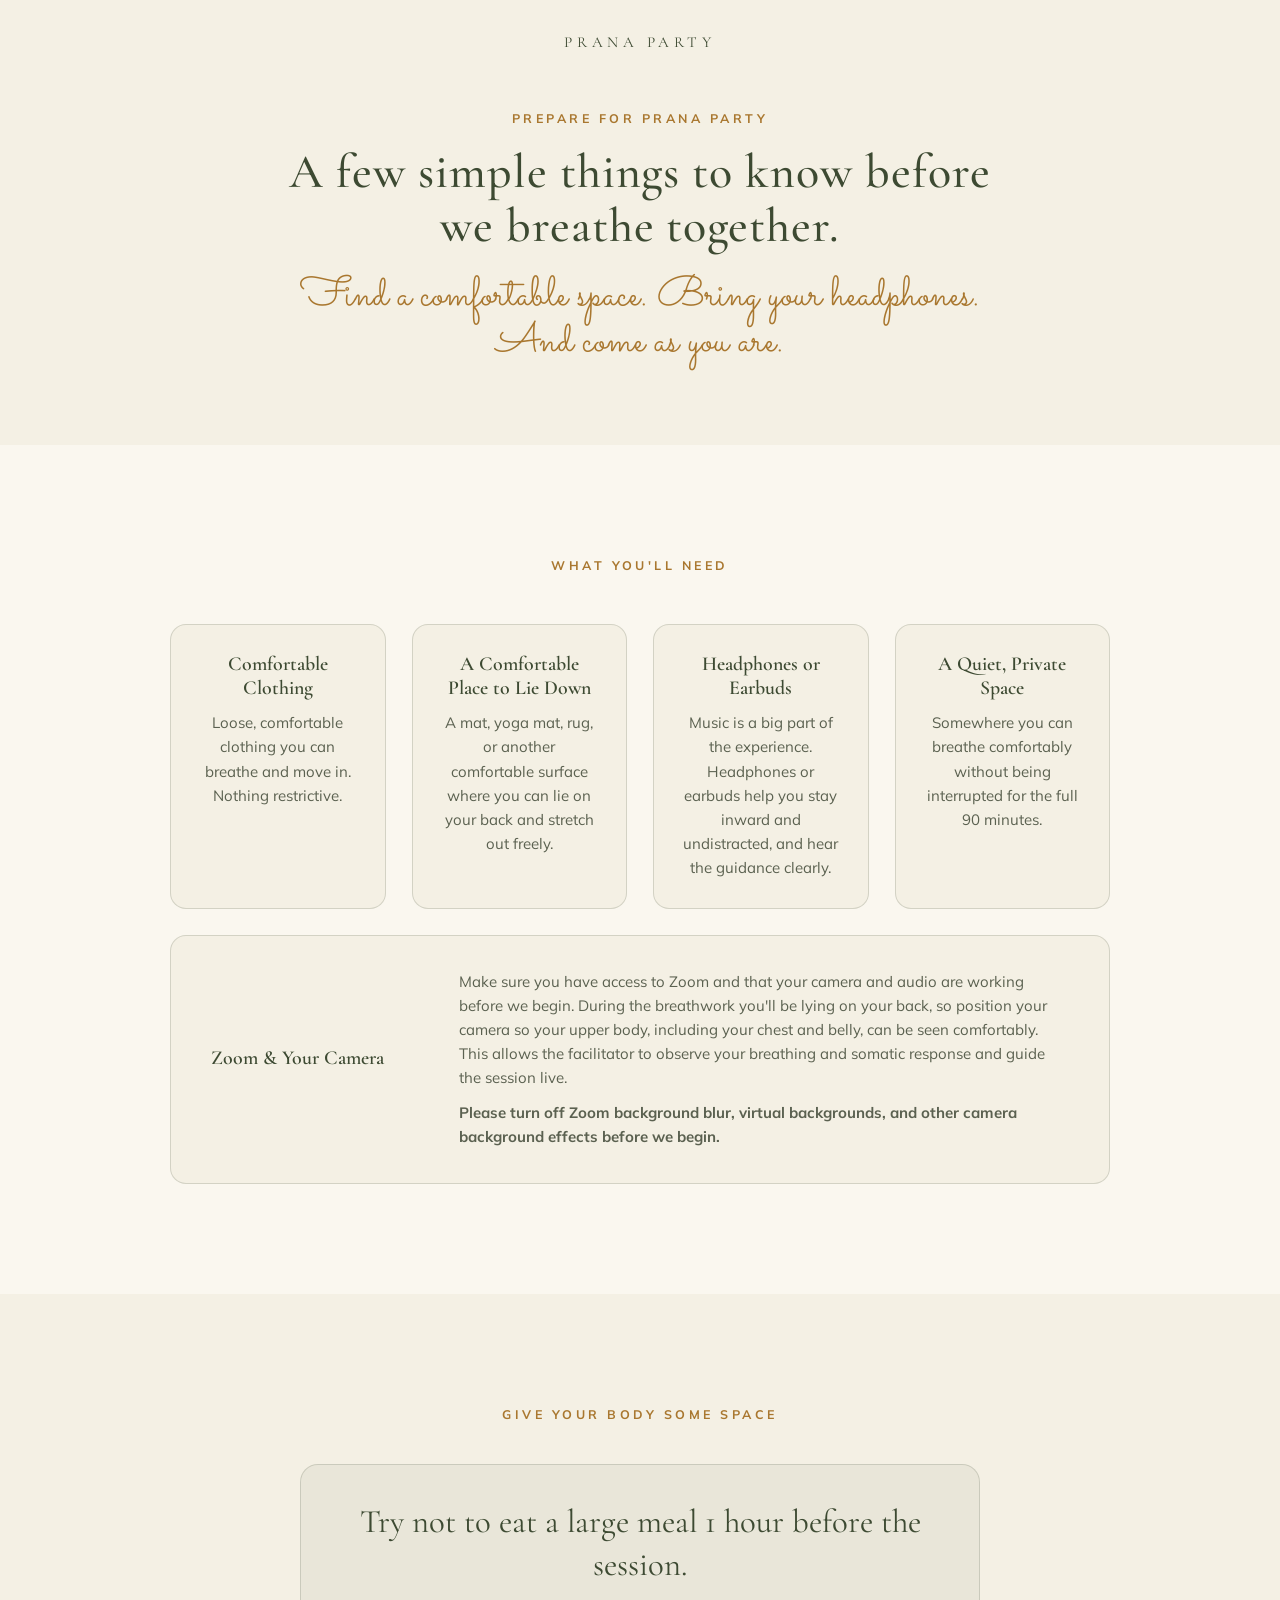
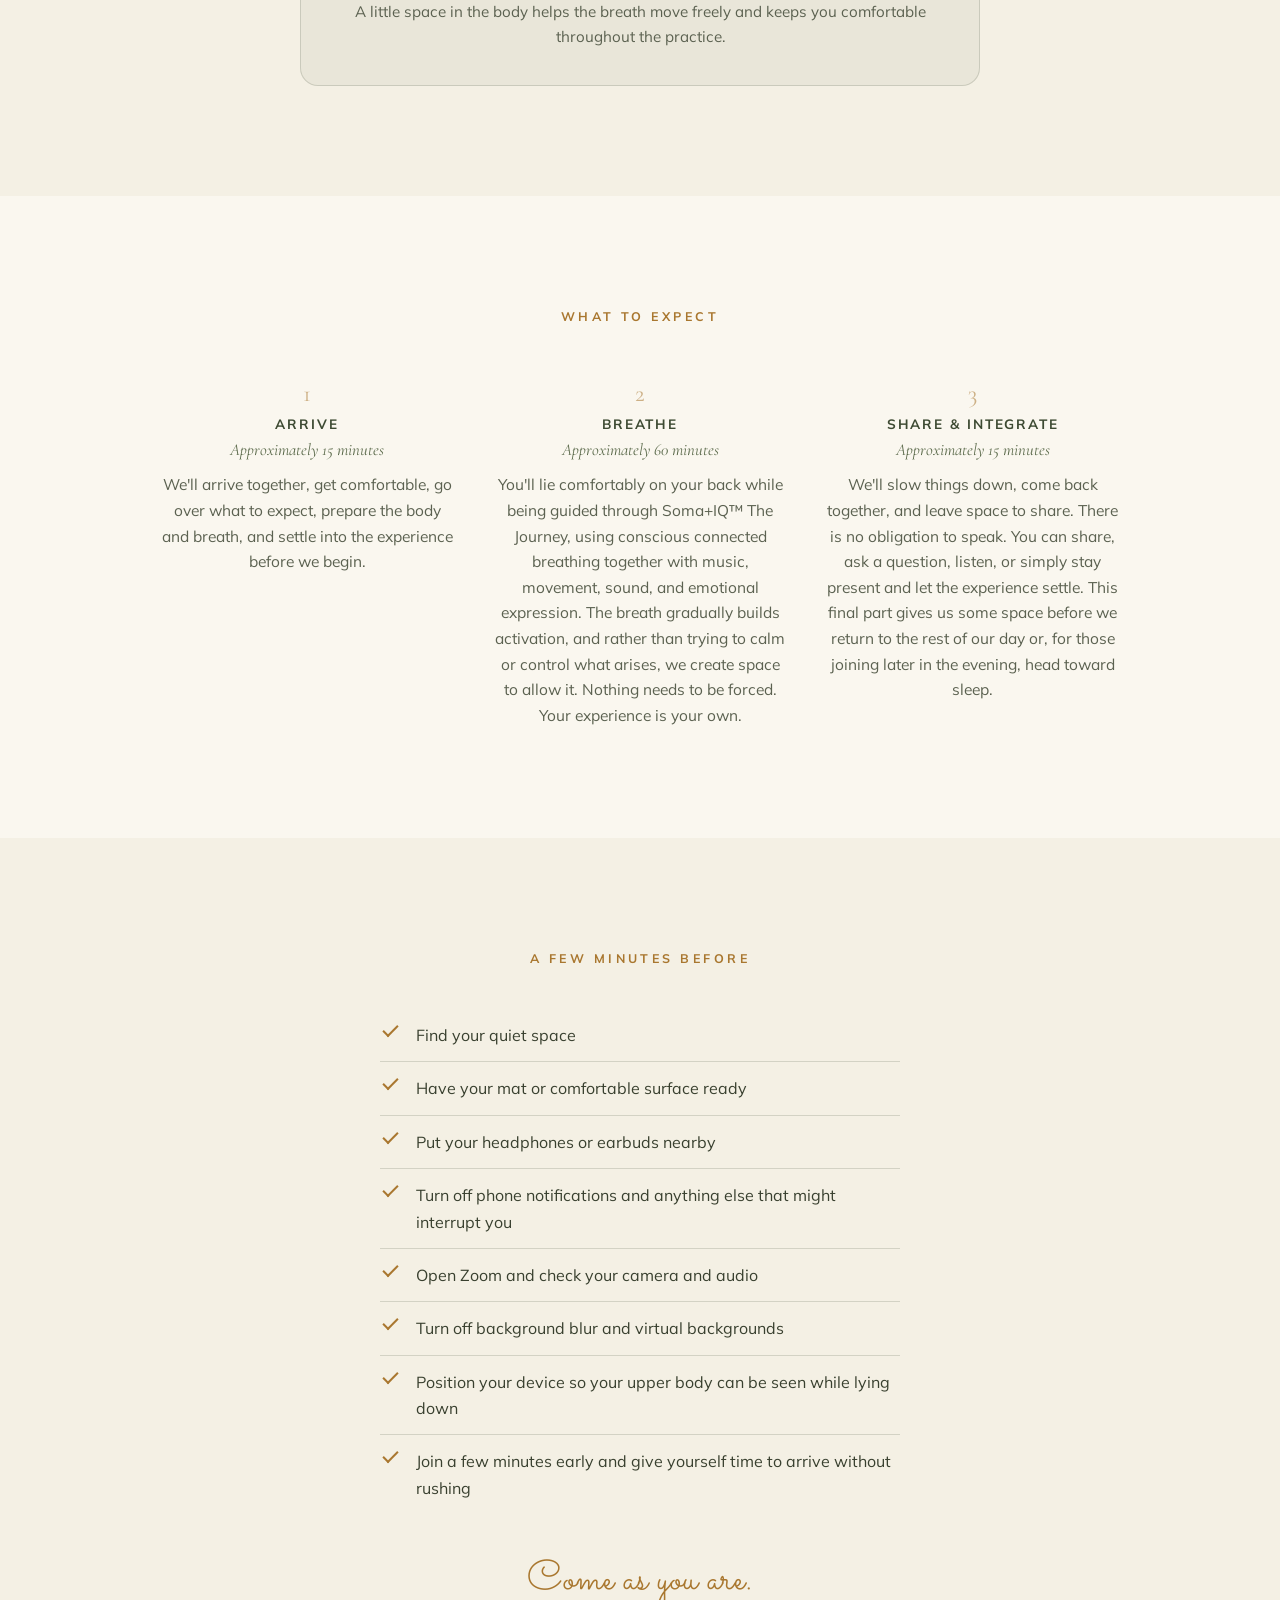
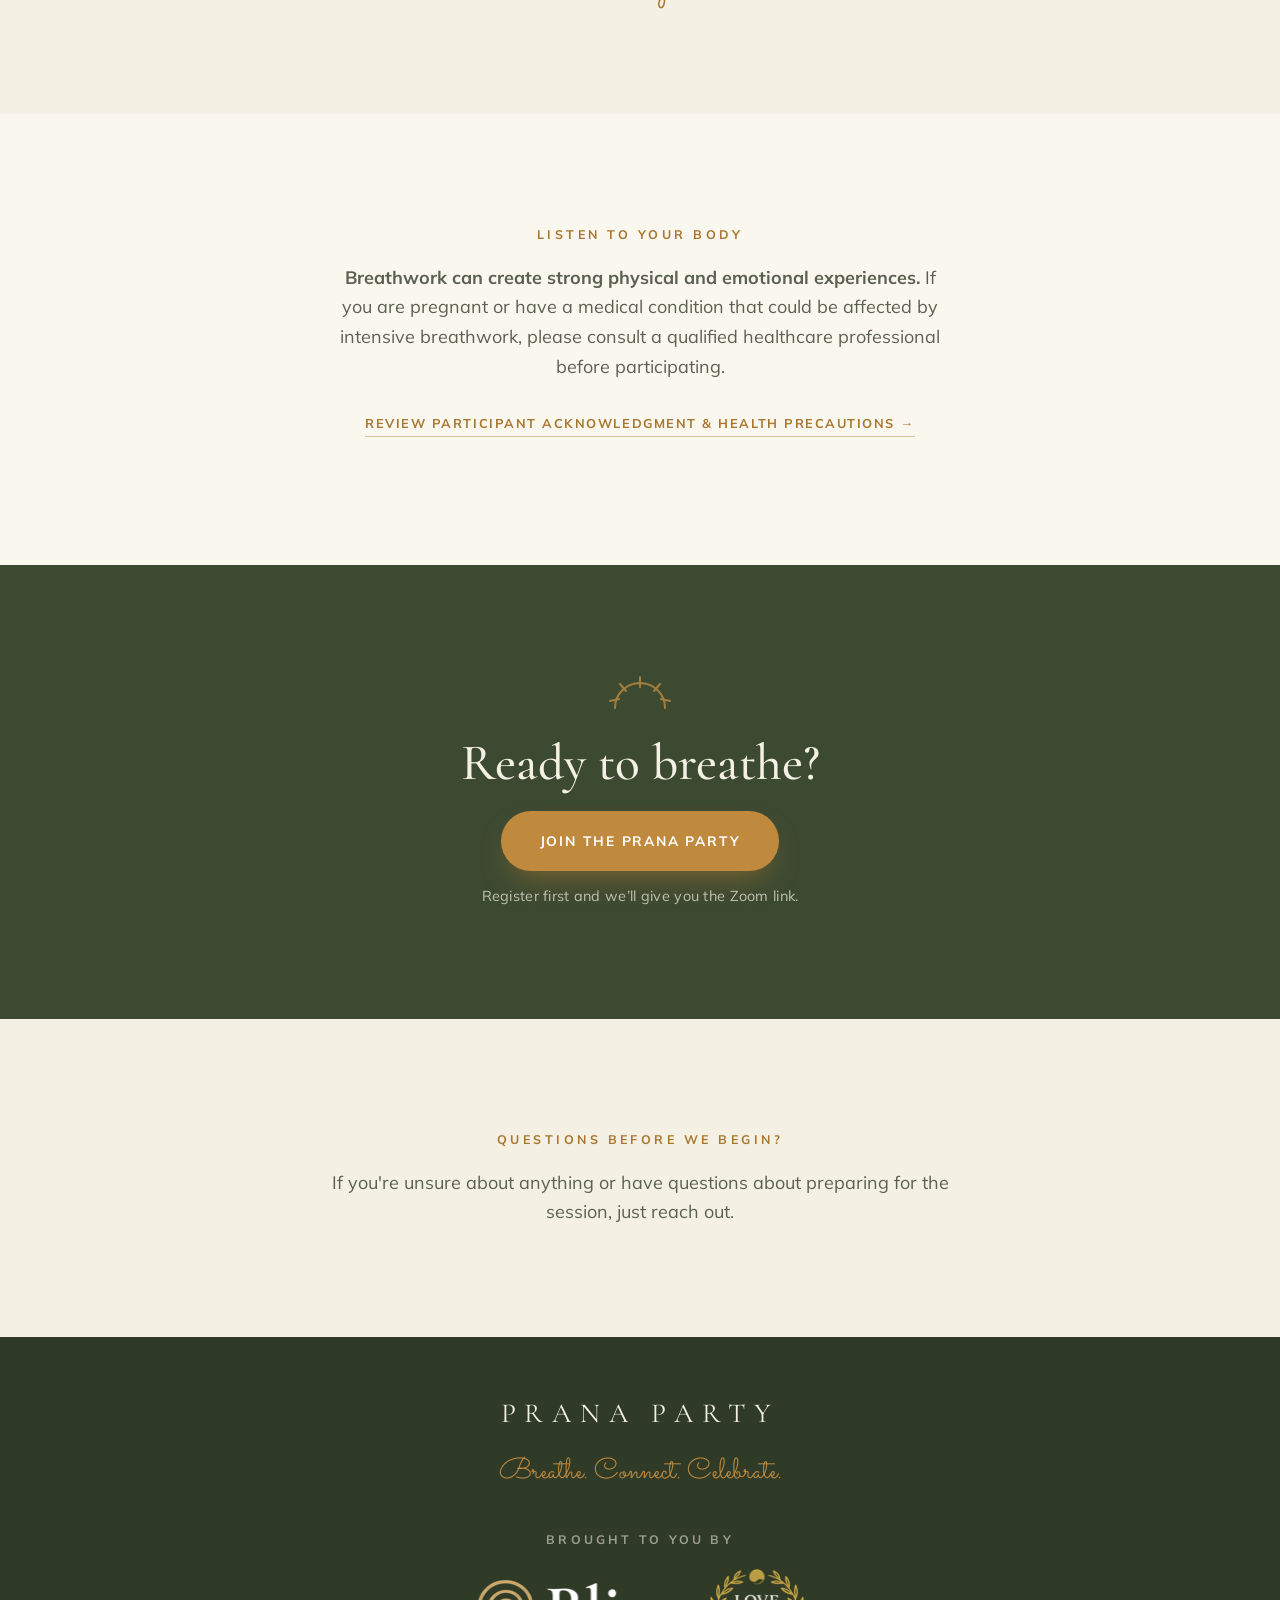
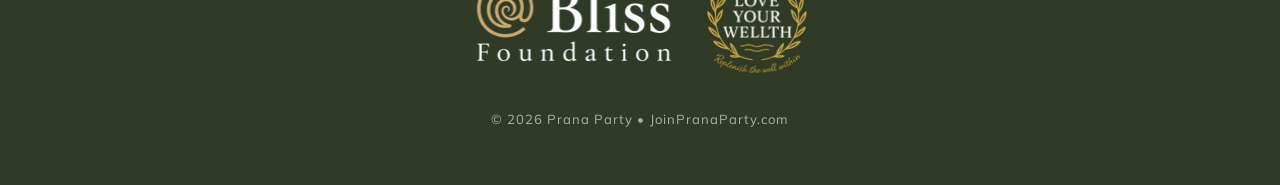
==== prepare/index.html @ 3ac0d898 "Remove How to prepare link and Join on Zoom from confirmation panel The confirmation panel now goes:" ====
<!DOCTYPE html>
<html lang="en">
<head>
<meta charset="UTF-8">
<meta name="viewport" content="width=device-width, initial-scale=1">
<title>Prepare for Prana Party | JoinPranaParty.com</title>
<meta name="description" content="A few simple things to know before we breathe together at Prana Party: what you'll need, how to set up your space and camera, and what to expect.">
<meta name="robots" content="noindex, follow">
<meta name="theme-color" content="#3d4a32">
<link rel="canonical" href="https://joinpranaparty.com/prepare/">

<link rel="icon" href="data:image/svg+xml,%3Csvg xmlns='http://www.w3.org/2000/svg' viewBox='0 0 100 100'%3E%3Crect width='100' height='100' rx='22' fill='%233d4a32'/%3E%3Ctext x='50' y='68' font-size='58' text-anchor='middle' fill='%23f3efe4' font-family='Georgia,serif'%3EP%3C/text%3E%3C/svg%3E">

<link rel="preconnect" href="https://fonts.googleapis.com">
<link rel="preconnect" href="https://fonts.gstatic.com" crossorigin>
<link href="https://fonts.googleapis.com/css2?family=Cormorant+Garamond:ital,wght@0,400;0,500;0,600;1,400&family=Mulish:wght@400;500;600;700&family=Sacramento&display=swap" rel="stylesheet">
<link rel="stylesheet" href="/assets/site.css?v=12">
</head>
<body>

<div class="topbar">
  <a href="/">Prana Party</a>
</div>

<!-- ============ HERO ============ -->
<header class="hero" style="padding-top:clamp(28px,5vw,52px)">
  <div class="wrap">
    <div class="hero__inner">
      <p class="eyebrow">Prepare for Prana Party</p>
      <h1 class="hero__logo" style="font-size:clamp(2rem,5.2vw,3rem);letter-spacing:.02em;text-transform:none">A few simple things to know before we breathe together.</h1>
      <p class="script-line script-line--lg" style="margin-top:20px">Find a comfortable space. Bring your headphones. And come as you are.</p>
    </div>
  </div>
</header>

<main>

  <!-- ============ WHAT YOU'LL NEED ============ -->
  <section class="section section--paper section--center">
    <div class="wrap">
      <p class="eyebrow">What you'll need</p>
      <ul class="cards">
        <li class="card">
          <h3>Comfortable Clothing</h3>
          <p>Loose, comfortable clothing you can breathe and move in. Nothing restrictive.</p>
        </li>
        <li class="card">
          <h3>A Comfortable Place to Lie Down</h3>
          <p>A mat, yoga mat, rug, or another comfortable surface where you can lie on your back and stretch out freely.</p>
        </li>
        <li class="card">
          <h3>Headphones or Earbuds</h3>
          <p>Music is a big part of the experience. Headphones or earbuds help you stay inward and undistracted, and hear the guidance clearly.</p>
        </li>
        <li class="card">
          <h3>A Quiet, Private Space</h3>
          <p>Somewhere you can breathe comfortably without being interrupted for the full 90 minutes.</p>
        </li>
        <li class="card card--wide">
          <h3>Zoom &amp; Your Camera</h3>
          <div class="card__body">
            <p>Make sure you have access to Zoom and that your camera and audio are working before we begin. During the breathwork you'll be lying on your back, so position your camera so your upper body, including your chest and belly, can be seen comfortably. This allows the facilitator to observe your breathing and somatic response and guide the session live.</p>
            <p class="card__note">Please turn off Zoom background blur, virtual backgrounds, and other camera background effects before we begin.</p>
          </div>
        </li>
      </ul>
    </div>
  </section>

  <!-- ============ GIVE YOUR BODY SOME SPACE ============ -->
  <section class="section section--cream section--center">
    <div class="wrap">
      <p class="eyebrow">Give your body some space</p>
      <div class="notice">
        <p class="notice__big">Try not to eat a large meal 1 hour before the session.</p>
        <p>A little space in the body helps the breath move freely and keeps you comfortable throughout the practice.</p>
      </div>
    </div>
  </section>

  <!-- ============ WHAT TO EXPECT ============ -->
  <section class="section section--paper section--center">
    <div class="wrap">
      <p class="eyebrow">What to expect</p>
      <ol class="stages" style="--stage-cols:3">
        <li class="stage">
          <h3>Arrive</h3>
          <p class="stage__sub">Approximately 15 minutes</p>
          <p>We'll arrive together, get comfortable, go over what to expect, prepare the body and breath, and settle into the experience before we begin.</p>
        </li>
        <li class="stage">
          <h3>Breathe</h3>
          <p class="stage__sub">Approximately 60 minutes</p>
          <p>You'll lie comfortably on your back while being guided through Soma+IQ&trade; The Journey, using conscious connected breathing together with music, movement, sound, and emotional expression. The breath gradually builds activation, and rather than trying to calm or control what arises, we create space to allow it. Nothing needs to be forced. Your experience is your own.</p>
        </li>
        <li class="stage">
          <h3>Share &amp; Integrate</h3>
          <p class="stage__sub">Approximately 15 minutes</p>
          <p>We'll slow things down, come back together, and leave space to share. There is no obligation to speak. You can share, ask a question, listen, or simply stay present and let the experience settle. This final part gives us some space before we return to the rest of our day or, for those joining later in the evening, head toward sleep.</p>
        </li>
      </ol>
    </div>
  </section>

  <!-- ============ A FEW MINUTES BEFORE ============ -->
  <section class="section section--cream section--center">
    <div class="wrap">
      <p class="eyebrow">A few minutes before</p>
      <ul class="checklist">
        <li>Find your quiet space</li>
        <li>Have your mat or comfortable surface ready</li>
        <li>Put your headphones or earbuds nearby</li>
        <li>Turn off phone notifications and anything else that might interrupt you</li>
        <li>Open Zoom and check your camera and audio</li>
        <li>Turn off background blur and virtual backgrounds</li>
        <li>Position your device so your upper body can be seen while lying down</li>
        <li>Join a few minutes early and give yourself time to arrive without rushing</li>
      </ul>
      <p class="script-line script-line--lg" style="margin-top:clamp(32px,5vw,44px)">Come as you are.</p>
    </div>
  </section>

  <!-- ============ LISTEN TO YOUR BODY ============ -->
  <section class="section section--paper section--center">
    <div class="wrap">
      <p class="eyebrow">Listen to your body</p>
      <div class="prose">
        <p><strong>Breathwork can create strong physical and emotional experiences.</strong> If you are pregnant or have a medical condition that could be affected by intensive breathwork, please consult a qualified healthcare professional before participating.</p>
      </div>
      <p style="margin-top:26px">
        <a class="link-arrow" href="/#acknowledgment">Review Participant Acknowledgment &amp; Health Precautions &rarr;</a>
      </p>
    </div>
  </section>

  <!-- ============ READY TO BREATHE? ============ -->
  <section class="section highlight">
    <div class="wrap">
      <svg class="sun" viewBox="0 0 66 34" aria-hidden="true">
        <path d="M8 33 A25 25 0 0 1 58 33"/>
        <line x1="33" y1="2" x2="33" y2="12"/>
        <line x1="13" y1="9" x2="19" y2="16"/>
        <line x1="53" y1="9" x2="47" y2="16"/>
        <line x1="3" y1="26" x2="12" y2="24"/>
        <line x1="63" y1="26" x2="54" y2="24"/>
      </svg>
      <h2>Ready to breathe?</h2>
      <a id="join-cta" href="/#register" class="btn btn--gold">Join the Prana Party</a>
      <p class="highlight__note" id="join-note">Register first and we&rsquo;ll give you the Zoom link.</p>
    </div>
  </section>

  <!-- ============ QUESTIONS ============ -->
  <section class="section section--cream section--center">
    <div class="wrap">
      <p class="eyebrow">Questions before we begin?</p>
      <div class="prose">
        <p>If you're unsure about anything or have questions about preparing for the session, just reach out.</p>
      </div>
    </div>
  </section>

</main>

<!-- ============ FOOTER ============ -->
<footer class="footer">
  <p class="footer__logo">Prana Party</p>
  <p class="footer__tag">Breathe. Connect. Celebrate.</p>

  <div class="footer__attribution">
    <p class="footer__by">Brought to you by</p>
    <div class="footer__partners">
      <a class="footer__partner" href="https://www.atbliss.org/" target="_blank" rel="noopener noreferrer"
         aria-label="@ Bliss Foundation (opens in a new tab)">
        <img src="/images/atbliss-foundation-logo.png?v=4" alt="@ Bliss Foundation" width="205" height="90" decoding="async">
      </a>
      <span class="footer__partners-div" aria-hidden="true"></span>
      <span class="footer__partner footer__partner--badge">
        <img src="/images/love-your-wellth-logo.png?v=2" alt="Love Your Wellth — Replenish the well within" width="106" height="110" decoding="async">
      </span>
    </div>
  </div>

  <p class="footer__copy">&copy; 2026 Prana Party <span class="footer__copy-sep">&bull;&nbsp;JoinPranaParty.com</span></p>
</footer>

<script>
(function(){
  "use strict";
  /* Reveal the Zoom link only for people who have already registered on the
     home page (localStorage flag set by the registration form). */
  var STORE_KEY = 'pranaPartyRegistered';
  var EVENT_END_MS = Date.UTC(2026, 8, 18, 23, 30, 0);
  var ZOOM_URL = atob('aHR0cHM6Ly91czA2d2ViLnpvb20udXMvai84NTQ4MDk4MjM5OT9wd2Q9QThDSldjT0tVRTdRekJVd3FFMEt0NzFXYWF1UzFCLjE=');

  var registered = false;
  try {
    if(localStorage.getItem(STORE_KEY)){
      if(Date.now() > EVENT_END_MS){ localStorage.removeItem(STORE_KEY); }
      else { registered = true; }
    }
  } catch(e){ /* storage unavailable — treat as not registered */ }

  if(registered){
    var cta = document.getElementById('join-cta');
    var note = document.getElementById('join-note');
    cta.href = ZOOM_URL;
    cta.textContent = 'Join the Prana Party on Zoom';
    cta.target = '_blank';
    cta.rel = 'noopener noreferrer';
    if(note){ note.hidden = true; }
  }
})();
</script>

</body>
</html>
---- assets/site.css ----
/* ============================================================
   Prana Party — shared styles (index.html + /prepare/)
   ============================================================ */

:root{
  --cream:#f4f0e4;
  --paper:#faf7ef;
  --green:#3d4a32;
  --green-deep:#2f3a27;
  --green-soft:#5c6b4c;
  --gold:#c08a3e;
  --gold-deep:#a9772f;
  --ink:#39402f;
  --ink-soft:#5b6150;
  --line:rgba(61,74,50,.18);
  --radius:14px;
  --shadow:0 18px 50px -22px rgba(47,58,39,.45);
  --wrap:1080px;
}

*,*::before,*::after{box-sizing:border-box}
html,body{overflow-x:hidden}
html{scroll-behavior:smooth}
@media (prefers-reduced-motion:reduce){html{scroll-behavior:auto}}

body{
  margin:0;
  background:var(--cream);
  color:var(--ink);
  font-family:"Mulish",-apple-system,BlinkMacSystemFont,"Segoe UI",Roboto,sans-serif;
  font-size:18px;
  line-height:1.65;
  -webkit-font-smoothing:antialiased;
}
img{max-width:100%;display:block}

h1,h2,h3{
  font-family:"Cormorant Garamond",Georgia,serif;
  font-weight:500;
  color:var(--green);
  line-height:1.12;
  margin:0;
}

a{color:var(--gold-deep)}

.wrap{max-width:var(--wrap);margin:0 auto;padding:0 24px}
.section{padding:clamp(56px,9vw,110px) 0}
.section--paper{background:var(--paper)}
.section--cream{background:var(--cream)}
.section--tight{padding:clamp(40px,6vw,72px) 0}
.section--center{text-align:center}

.eyebrow{
  font-size:.78rem;
  letter-spacing:.28em;
  text-transform:uppercase;
  font-weight:700;
  color:var(--gold-deep);
  margin:0 0 18px;
}

/* ---- Sun motif divider ---- */
.sun{display:block;margin:0 auto 26px;width:66px;height:34px;opacity:.8}
.sun path,.sun line{stroke:var(--gold-deep);stroke-width:2;stroke-linecap:round;fill:none}

/* ---- Script accent line ---- */
.script-line{
  font-family:"Sacramento",cursive;
  color:var(--gold-deep);
  line-height:1.1;
  margin:0;
}
.script-line--lg{font-size:clamp(1.9rem,4vw,2.6rem)}
.script-line--md{font-size:1.7rem}

/* ---- Buttons ---- */
.btn{
  display:inline-flex;align-items:center;justify-content:center;gap:.5em;
  font-family:"Mulish",sans-serif;
  font-weight:700;
  letter-spacing:.13em;
  text-transform:uppercase;
  font-size:.86rem;
  padding:18px 38px;
  border-radius:999px;
  border:1.5px solid transparent;
  cursor:pointer;
  text-decoration:none;
  transition:transform .18s ease, box-shadow .18s ease, background .18s ease, border-color .18s ease;
}
.btn--gold{background:var(--gold);color:#fff;box-shadow:0 14px 30px -12px rgba(169,119,47,.7)}
.btn--gold:hover{background:var(--gold-deep);transform:translateY(-2px)}
.btn--gold:focus-visible{outline:3px solid var(--green);outline-offset:3px}
.btn--outline{
  background:transparent;border-color:var(--line);color:var(--green);
  box-shadow:none;padding:14px 22px;font-size:.78rem;
}
.btn--outline:hover{background:rgba(61,74,50,.06);border-color:var(--green-soft);transform:translateY(-2px)}
.btn--outline:focus-visible{outline:2px solid var(--green);outline-offset:3px}
.btn--block{width:100%;padding:20px 32px;font-size:.95rem}
.btn[disabled]{opacity:.72;cursor:progress;transform:none}

/* ---- Understated arrow link ---- */
.link-arrow{
  display:inline-block;
  font-family:"Mulish",sans-serif;
  font-weight:700;letter-spacing:.12em;text-transform:uppercase;font-size:.8rem;
  color:var(--gold-deep);text-decoration:none;
  border-bottom:1px solid rgba(169,119,47,.4);
  padding-bottom:2px;
  transition:border-color .18s;
}
.link-arrow:hover{border-color:var(--gold-deep)}
.link-arrow:focus-visible{outline:2px solid var(--gold-deep);outline-offset:3px}

/* ---- Hero ---- */
.hero{
  background:var(--cream);
  padding:clamp(44px,7vw,84px) 0 clamp(48px,7vw,80px);
  position:relative;
  overflow:hidden;
  text-align:center;
}
.hero__inner{max-width:760px;margin:0 auto}
.hero__logo{
  font-size:clamp(2.9rem,9vw,4.6rem);
  letter-spacing:.08em;
  text-transform:uppercase;
  color:var(--green);
  margin:0 0 .12em;
}
.hero__tagline{
  font-family:"Cormorant Garamond",serif;
  font-size:clamp(1.15rem,3vw,1.55rem);
  font-style:italic;
  color:var(--green-soft);
  letter-spacing:.03em;
  margin:0 0 22px;
}
.hero__meta{
  list-style:none;padding:0;margin:0 0 26px;
  font-weight:600;
  color:var(--ink);
  font-size:1.05rem;
}
.hero__meta li{margin:.16em 0}
.hero__meta .muted{color:var(--ink-soft);font-weight:500;letter-spacing:.06em;font-size:.95rem}
.hero__cta-row{
  display:flex;flex-direction:column;align-items:center;gap:14px;margin-bottom:clamp(36px,5vw,52px);
}
.hero__come{
  font-family:"Sacramento",cursive;
  font-size:1.87rem;
  color:var(--gold-deep);
  line-height:1;
}
.hero__figure{
  max-width:920px;margin:0 auto;
  border-radius:18px;
  overflow:hidden;
  box-shadow:var(--shadow);
  border:1px solid var(--line);
}
.hero__figure img{width:100%;height:auto;display:block}

/* ---- Centered prose blocks ---- */
.lede{max-width:760px;margin:0 auto;text-align:center}
.lede h2{font-size:clamp(2rem,4.4vw,2.9rem);margin-bottom:.5em}
.lede p{margin:0 auto .6em;max-width:60ch}
.lede .accent{
  font-family:"Sacramento",cursive;
  font-size:1.96rem;color:var(--gold-deep);
  display:block;margin-top:.3em;
}
.prose{max-width:620px;margin:0 auto;text-align:center}
.prose p{margin:0 0 1em;color:var(--ink-soft)}
.prose p:last-child{margin-bottom:0}

/* ---- Soma+IQ explainer (secondary) ---- */
.soma{
  max-width:600px;margin:clamp(40px,6vw,60px) auto 0;
  padding-top:34px;border-top:1px solid var(--line);
  text-align:center;
}
.soma__text{
  font-family:"Cormorant Garamond",serif;
  font-style:italic;
  font-size:clamp(1.2rem,2.6vw,1.55rem);
  color:var(--green-soft);
  line-height:1.5;
  margin:0;
}

/* ---- Feature band (2-up) ---- */
.features{
  display:grid;
  grid-template-columns:repeat(2,1fr);
  gap:clamp(32px,6vw,72px);
  max-width:880px;margin:0 auto;
}
.feature{text-align:center}
.feature__icon{width:56px;height:56px;margin:0 auto 20px}
.feature__icon path,.feature__icon circle,.feature__icon line{
  stroke:var(--green-soft);stroke-width:1.6;fill:none;stroke-linecap:round;stroke-linejoin:round;
}
.feature h3{
  font-family:"Mulish",sans-serif;
  font-weight:700;
  text-transform:uppercase;
  letter-spacing:.14em;
  font-size:.9rem;
  color:var(--green);
  margin-bottom:.8em;
}
.feature p{margin:0 auto;font-size:1.02rem;color:var(--ink-soft);max-width:38ch}
.feature p + p{margin-top:.8em}
.feature strong{color:var(--ink)}
.feature .come-link{
  font-family:"Sacramento",cursive;
  font-size:1.6rem;
  color:var(--gold-deep);
  text-decoration:none;
  border-bottom:1px solid transparent;
  transition:border-color .18s;
}
.feature .come-link:hover{border-color:var(--gold-deep)}
.feature .come-link:focus-visible{outline:2px solid var(--gold-deep);outline-offset:3px}
.feature .come-sub{
  display:block;
  font-size:.78rem;letter-spacing:.08em;text-transform:uppercase;
  color:var(--ink-soft);margin-top:9px;
}
a.come-sub{
  text-decoration:none;
  border-bottom:1px solid transparent;
  transition:color .18s,border-color .18s;
}
a.come-sub:hover{color:var(--gold-deep);border-color:var(--gold-deep)}
a.come-sub:focus-visible{outline:2px solid var(--gold-deep);outline-offset:3px}

/* ---- Stages (What to expect) ---- */
.stages{
  list-style:none;padding:0;
  margin:clamp(34px,5vw,48px) auto 0;
  display:grid;gap:clamp(22px,3vw,40px);
  grid-template-columns:repeat(var(--stage-cols,4),1fr);
  counter-reset:stage;max-width:960px;
}
.stage{text-align:center}
.stage::before{
  counter-increment:stage;content:counter(stage);
  display:block;font-family:"Cormorant Garamond",serif;font-size:1.5rem;
  color:var(--gold-deep);opacity:.55;margin-bottom:.1em;
}
.stage h3{
  font-family:"Mulish",sans-serif;font-weight:700;text-transform:uppercase;
  letter-spacing:.14em;font-size:.85rem;color:var(--green);margin:0 0 .35em;
}
.stage .stage__sub{
  font-family:"Cormorant Garamond",serif;font-style:italic;font-size:1.05rem;
  color:var(--green-soft);margin:0 0 .5em;
}
.stage p{margin:0;font-size:.97rem;color:var(--ink-soft)}
@media (max-width:1000px){
  .stages{grid-template-columns:repeat(2,1fr);max-width:620px}
}
@media (max-width:620px){
  .stages{grid-template-columns:1fr;gap:26px;max-width:380px}
}

/* ---- Cards (What you'll need) ---- */
.cards{
  list-style:none;padding:0;margin:clamp(34px,5vw,48px) auto 0;
  display:grid;gap:clamp(18px,3vw,26px);
  grid-template-columns:repeat(2,1fr);max-width:940px;
}
.card{
  background:var(--cream);border:1px solid var(--line);border-radius:16px;
  padding:clamp(22px,3vw,28px);text-align:center;
}
.card h3{
  font-family:"Cormorant Garamond",Georgia,serif;
  font-weight:600;
  font-size:1.24rem;
  line-height:1.2;
  color:var(--green);margin:0 0 .55em;
}
.card p{margin:0;font-size:.94rem;color:var(--ink-soft);line-height:1.6}

/* Full-width horizontal card (e.g. "Set Up Your Camera") */
.card--wide{
  grid-column:1 / -1;
  text-align:left;
  display:grid;
  grid-template-columns:minmax(0,210px) 1fr;
  gap:clamp(14px,3vw,40px);
  align-items:center;
  padding:clamp(24px,3vw,34px) clamp(24px,3.5vw,40px);
}
.card--wide h3{margin:0}
.card--wide .card__body{margin:0}
.card--wide .card__body p{margin:0 0 .7em;font-size:.94rem;color:var(--ink-soft);line-height:1.6}
.card--wide .card__body p:last-child{margin-bottom:0}
.card--wide .card__note{
  margin-top:.9em;
  font-weight:700;
  color:var(--green);
}
@media (min-width:920px){.cards{grid-template-columns:repeat(4,1fr)}}
@media (max-width:640px){
  .card--wide{grid-template-columns:1fr;gap:.6em;text-align:center}
}
@media (max-width:520px){
  .cards{grid-template-columns:1fr;max-width:360px}
  .card--wide{text-align:center}
}

/* ---- Notice (warm, emphasised instruction) ---- */
.notice{
  max-width:680px;margin:clamp(28px,4vw,40px) auto 0;
  padding:clamp(24px,4vw,36px);
  background:rgba(61,74,50,.055);
  border:1px solid var(--line);
  border-radius:18px;
  text-align:center;
}
.notice__big{
  font-family:"Cormorant Garamond",serif;
  font-size:clamp(1.5rem,3.4vw,2.05rem);
  color:var(--green);
  line-height:1.3;
  margin:0;
}
.notice p:not(.notice__big){margin:12px 0 0;font-size:.95rem;color:var(--ink-soft)}

/* ---- Checklist ---- */
.checklist{
  list-style:none;padding:0;margin:clamp(28px,4vw,40px) auto 0;max-width:520px;text-align:left;
}
.checklist li{
  position:relative;padding:13px 0 13px 36px;
  border-bottom:1px solid var(--line);
  font-size:1rem;color:var(--ink);
}
.checklist li:last-child{border-bottom:0}
.checklist li::before{
  content:"";position:absolute;left:3px;top:16px;
  width:15px;height:8px;
  border-left:2px solid var(--gold-deep);border-bottom:2px solid var(--gold-deep);
  transform:rotate(-45deg);
}

/* ---- Event highlight ---- */
.highlight{
  background:var(--green);
  color:var(--cream);
  text-align:center;
  position:relative;
}
.highlight .sun path,.highlight .sun line{stroke:var(--gold)}
.highlight h2{
  color:var(--cream);
  font-size:clamp(2.1rem,5vw,3.2rem);
  margin-bottom:.35em;
}
.highlight__time{
  font-weight:700;font-size:1.15rem;letter-spacing:.02em;margin:0 0 26px;
}
.highlight__note{
  font-size:.9rem;letter-spacing:.02em;opacity:.72;margin:14px 0 0;
}
.highlight__pills{
  display:flex;flex-wrap:wrap;justify-content:center;gap:14px;margin:0 0 36px;
}
.pill{
  border:1.5px solid rgba(244,240,228,.35);
  border-radius:999px;
  padding:10px 22px;
  font-weight:700;
  letter-spacing:.16em;
  text-transform:uppercase;
  font-size:.78rem;
}

/* ---- Hosts ---- */
.hosts{text-align:center}
.hosts__grid{
  display:grid;grid-template-columns:repeat(2,minmax(0,320px));
  gap:clamp(28px,5vw,60px);justify-content:center;margin-top:40px;
}
.host figure{margin:0}
.host__photo{
  border-radius:var(--radius);
  overflow:hidden;
  aspect-ratio:1/1;
  box-shadow:var(--shadow);
  border:1px solid var(--line);
  margin-bottom:18px;
}
.host__photo img{width:100%;height:100%;object-fit:cover}
.host__name{
  font-family:"Sacramento",cursive;
  font-size:2rem;
  color:var(--green);
  line-height:1;
}
.hosts__intention{
  max-width:46ch;margin:clamp(34px,5vw,46px) auto 0;
  font-family:"Cormorant Garamond",serif;font-style:italic;
  font-size:clamp(1.1rem,2.4vw,1.4rem);
  color:var(--green-soft);line-height:1.5;
}

/* ---- Registration ---- */
.register{background:var(--paper)}
.register__head{text-align:center;max-width:620px;margin:0 auto 40px}
.register__head h2{font-size:clamp(2.2rem,5vw,3.1rem);margin-bottom:.4em}
.register__head p{margin:0;color:var(--ink-soft);font-weight:600}
.register__head p + p{margin-top:.55em;font-weight:500}

.form-card{
  max-width:560px;margin:0 auto;
  background:var(--cream);
  border:1px solid var(--line);
  border-radius:20px;
  padding:clamp(26px,5vw,44px);
  box-shadow:var(--shadow);
}
.required-note{
  font-size:.85rem;color:var(--ink-soft);
  letter-spacing:.04em;margin:0 0 22px;text-align:center;
}
.field{margin-bottom:18px}
.field label{
  display:block;
  font-weight:700;
  font-size:.82rem;
  letter-spacing:.1em;
  text-transform:uppercase;
  color:var(--green);
  margin-bottom:7px;
}
.field .opt{color:var(--ink-soft);font-weight:500;letter-spacing:.04em}
.field input{
  width:100%;
  font:inherit;
  font-size:1rem;
  padding:14px 16px;
  border-radius:12px;
  border:1.5px solid var(--line);
  background:var(--paper);
  color:var(--ink);
  transition:border-color .15s ease, box-shadow .15s ease;
}
.field input:focus{
  outline:none;
  border-color:var(--green-soft);
  box-shadow:0 0 0 3px rgba(92,107,76,.16);
}
.field input:user-invalid{border-color:#b5502f}

/* ---- Participant acknowledgment & release ---- */
.release{
  margin:4px 0 20px;
  padding:20px 18px 16px;
  border:1px solid var(--line);
  border-radius:12px;
  background:var(--paper);
  scroll-margin-top:90px;
}
.release__kicker{
  font-size:.72rem;letter-spacing:.22em;text-transform:uppercase;font-weight:700;
  color:var(--gold-deep);margin:0 0 9px;
}
.release__title{
  font-weight:700;
  font-size:.86rem;
  letter-spacing:.06em;
  text-transform:uppercase;
  color:var(--green);
  margin:0 0 10px;
}
.release__body{
  font-size:.8rem;
  line-height:1.7;
  color:var(--ink-soft);
  margin:0;
}
.release__body p{margin:0 0 .8em}
.release__body p:last-child{margin-bottom:0}
.release__check{
  display:flex;
  align-items:flex-start;
  gap:11px;
  margin-top:15px;
  padding-top:15px;
  border-top:1px solid var(--line);
  font-size:.82rem;
  line-height:1.55;
  color:var(--ink);
  cursor:pointer;
}
.release__check input{
  flex:0 0 auto;
  width:20px;height:20px;
  margin:1px 0 0;
  accent-color:var(--green);
  cursor:pointer;
}
.release__check input:focus-visible{outline:2px solid var(--green);outline-offset:2px}

.form-status{
  margin:16px 0 0;
  padding:14px 16px;
  border-radius:12px;
  font-weight:600;
  font-size:.95rem;
  text-align:center;
}
.form-status--error{background:#f7e4dc;color:#8f3a1e;border:1px solid #e2b5a3}

.honeypot{display:none}

/* ---- Success / thank-you ---- */
.success{
  max-width:560px;margin:0 auto;text-align:center;
  background:var(--cream);
  border:1px solid var(--line);
  border-radius:20px;
  padding:clamp(30px,6vw,52px);
  box-shadow:var(--shadow);
  scroll-margin-top:24px;
}
.success h2{font-size:clamp(1.7rem,4vw,2.3rem);margin-bottom:.5em}
.success__when{font-size:1rem;color:var(--ink-soft);line-height:1.75;margin:0 0 .3em}
.success__when strong{color:var(--green)}
.success__block{margin-top:30px;padding-top:28px;border-top:1px solid var(--line)}
.success__hint{font-size:.85rem;color:var(--ink-soft);margin:14px auto 0;max-width:42ch;line-height:1.6}
.cal-row{display:flex;flex-wrap:wrap;justify-content:center;gap:12px}
.success__reset{
  margin-top:26px;font-size:.8rem;color:var(--ink-soft);
}
.success__reset button{
  background:none;border:0;padding:0;cursor:pointer;
  font:inherit;color:var(--gold-deep);text-decoration:underline;
}

/* Preparation guide inside the success panel (same content as /prepare/).
   The panel is narrow, so the grids collapse to fit it. */
.success__prep{text-align:center}
.success__prep .success__prep-head{margin-top:34px}
.success__prep .cards{grid-template-columns:1fr 1fr;margin-top:16px}
.success__prep .card--wide{grid-template-columns:1fr;gap:.6em;text-align:left}
.success__prep .card{text-align:left}
.success__prep .notice{margin-top:16px}
.success__prep .stages{grid-template-columns:1fr;gap:18px;margin-top:16px;text-align:left}
.success__prep .stage{text-align:left}
.success__prep .checklist{margin-top:16px}
@media (max-width:520px){.success__prep .cards{grid-template-columns:1fr}}
.success__zoom-note{font-size:1rem;color:var(--ink);line-height:1.6;margin:18px auto 0;max-width:42ch}
.success__zoom-note strong{color:var(--green)}
.success__prep-emailed{
  margin:30px auto 0;padding-top:22px;border-top:1px solid var(--line);
  font-size:.98rem;color:var(--ink);line-height:1.6;max-width:44ch;
}

/* ---- Minimal page header (prepare) ---- */
.topbar{
  text-align:center;
  padding:26px 24px 0;
}
.topbar a{
  font-family:"Cormorant Garamond",serif;
  text-transform:uppercase;
  letter-spacing:.3em;
  font-size:.95rem;
  color:var(--green);
  text-decoration:none;
}
.topbar a:hover{color:var(--gold-deep)}

/* ---- Footer ---- */
.footer{
  background:var(--green-deep);
  color:var(--cream);
  text-align:center;
  padding:54px 24px;
}
.footer__logo{
  font-family:"Cormorant Garamond",serif;
  text-transform:uppercase;
  letter-spacing:.32em;
  font-size:1.72rem;
  margin:0 0 12px;
  color:var(--cream);
}
.footer__tag{
  font-family:"Sacramento",cursive;
  font-size:1.8rem;
  color:var(--gold);
  margin:0 0 34px;
}
.footer__attribution{margin:0 0 32px}
.footer__by{
  font-size:.77rem;
  letter-spacing:.26em;
  text-transform:uppercase;
  font-weight:700;
  color:var(--cream);
  opacity:.55;
  margin:0 0 16px;
}
.footer__partners{
  display:flex;
  align-items:center;
  justify-content:center;
  flex-wrap:wrap;
  gap:clamp(18px,4vw,28px);
}
.footer__partner{
  display:inline-flex;
  line-height:0;
  border-radius:6px;
  transition:opacity .18s ease;
}
a.footer__partner:hover{opacity:.72}
a.footer__partner:focus-visible{outline:2px solid var(--gold);outline-offset:5px}
/* Both source files are the same height, so match on height and they stay
   balanced; scale down together on small screens. */
/* Render each partner logo at its own (folder) pixel size; only cap it
   down on small screens so the row never overflows. */
.footer__partner img{width:auto;height:auto}
.footer__partners-div{display:none}
@media (max-width:560px){
  .footer__partner img{max-height:74px}
}
@media (max-width:380px){
  .footer__partner img{max-height:58px}
}
.footer__copy{font-size:.82rem;letter-spacing:.08em;opacity:.65;margin:0;line-height:1.7}
.footer__copy-sep{white-space:nowrap}

/* ---- Responsive ---- */
@media (max-width:820px){
  .features{grid-template-columns:1fr;gap:44px;max-width:420px;margin:0 auto}
}
@media (max-width:560px){
  body{font-size:17px}
  .hosts__grid{grid-template-columns:1fr;max-width:340px;margin-left:auto;margin-right:auto}
  .btn{padding:16px 30px}
  .wrap{padding:0 20px}
}
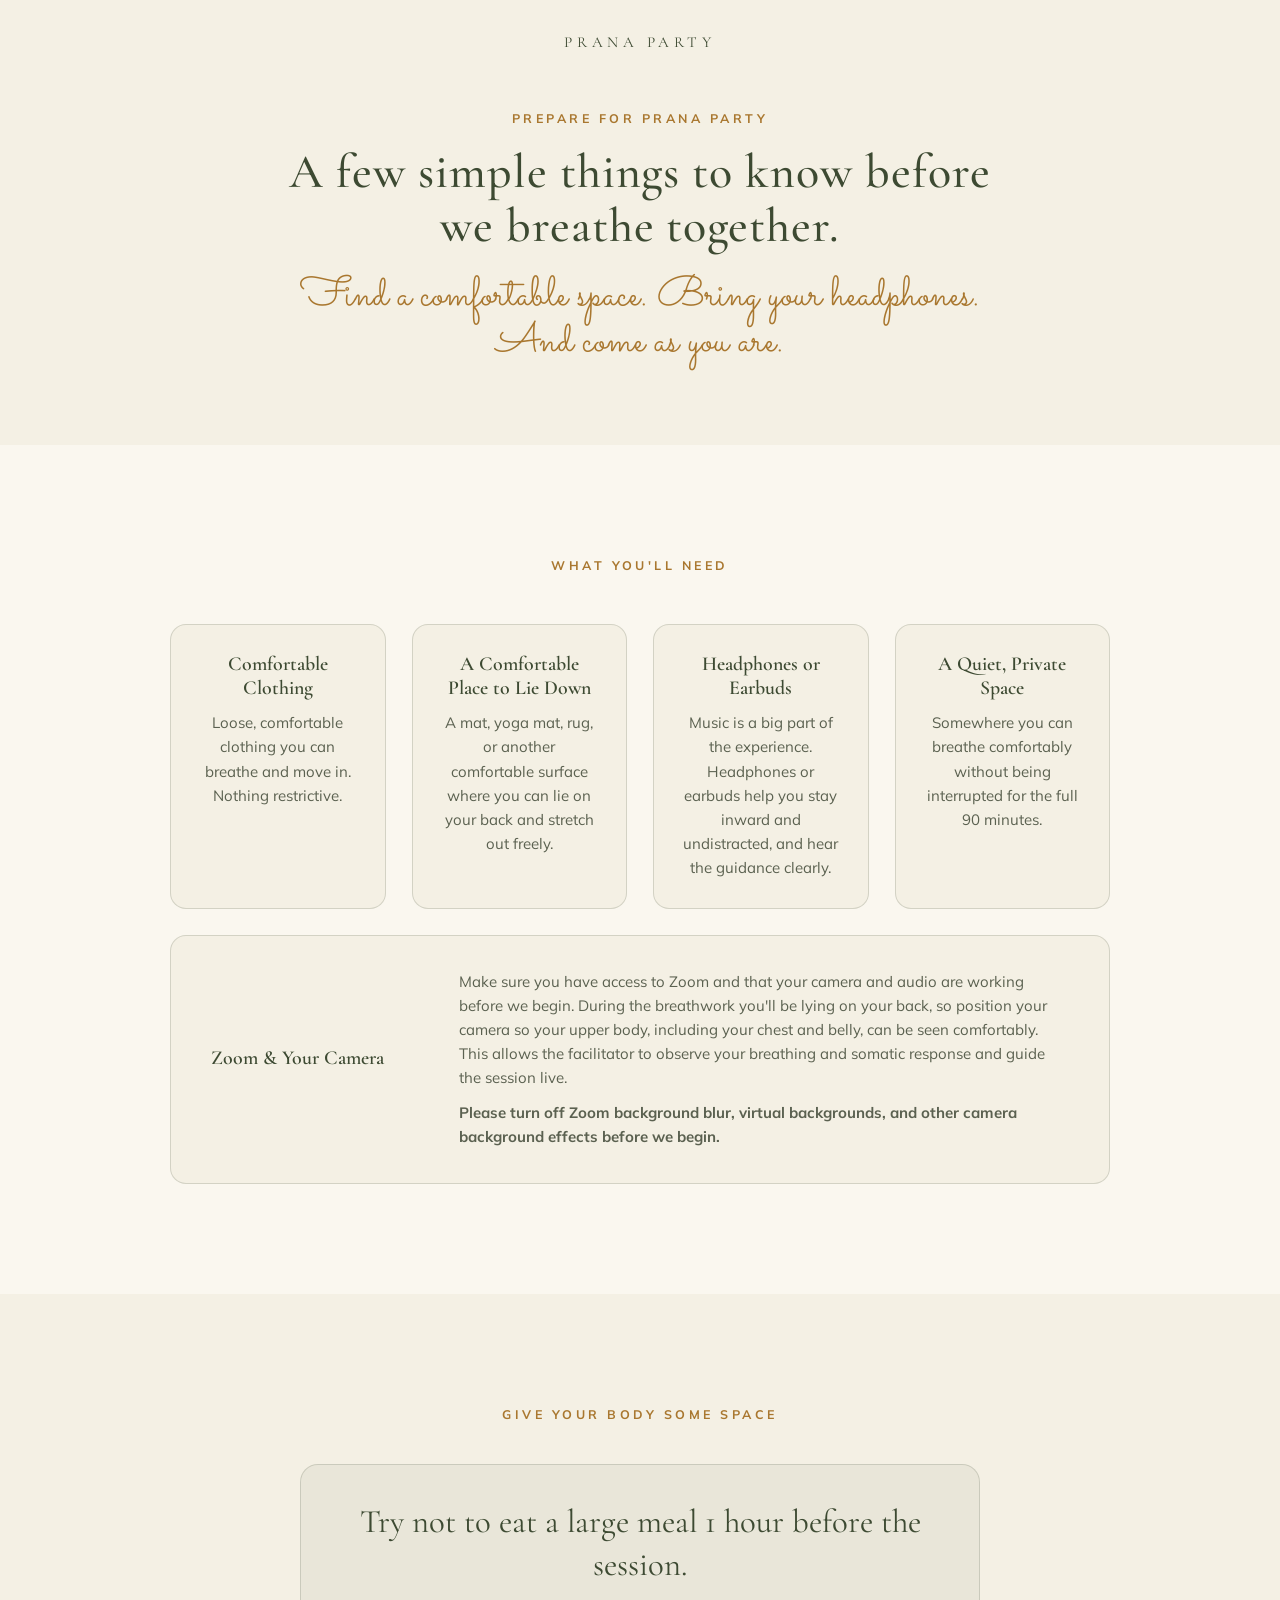
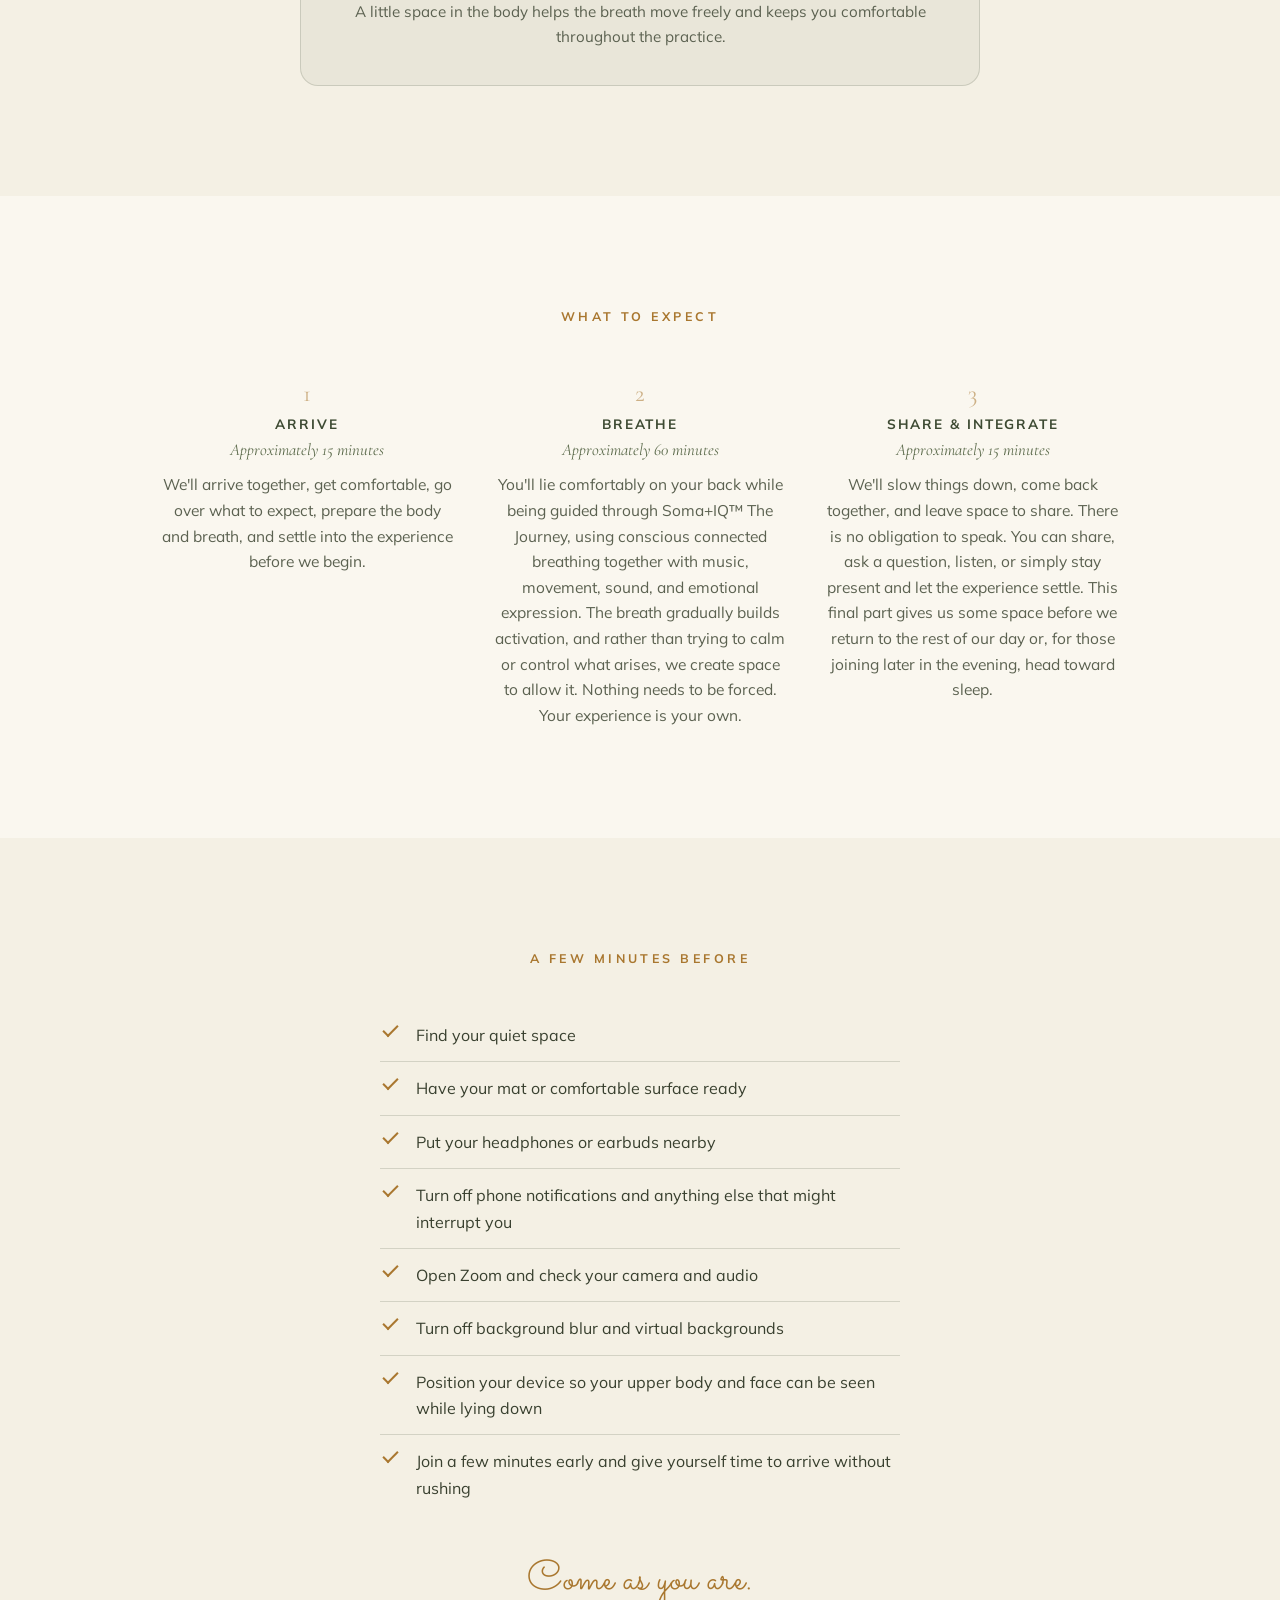
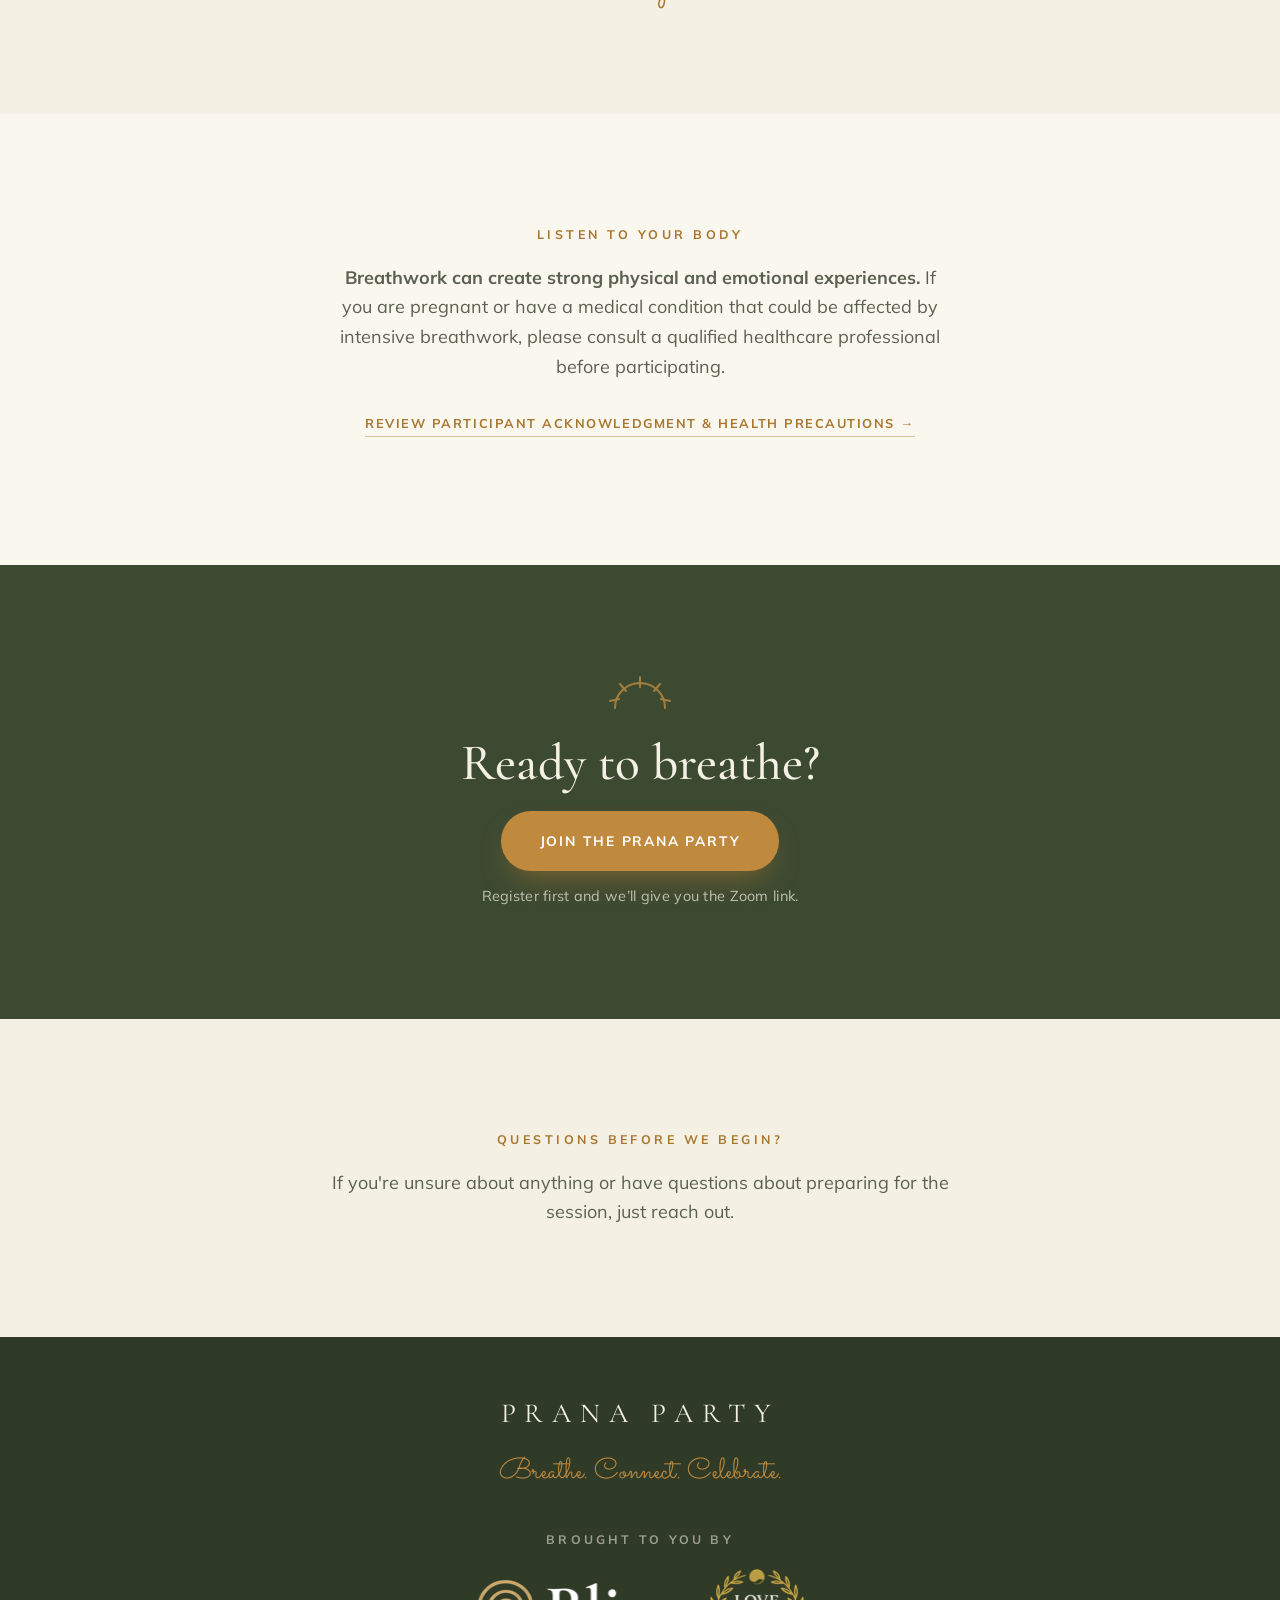
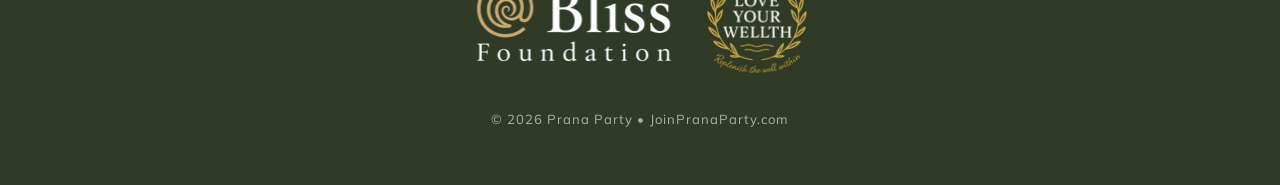
==== commit 58b0ac21: "Checklist: ask for upper body and face to be visible on camera "Position your device so your upper b" ====
--- a/prepare/index.html
+++ b/prepare/index.html
@@ -14,7 +14,7 @@
 <link rel="preconnect" href="https://fonts.googleapis.com">
 <link rel="preconnect" href="https://fonts.gstatic.com" crossorigin>
 <link href="https://fonts.googleapis.com/css2?family=Cormorant+Garamond:ital,wght@0,400;0,500;0,600;1,400&family=Mulish:wght@400;500;600;700&family=Sacramento&display=swap" rel="stylesheet">
-<link rel="stylesheet" href="/assets/site.css?v=12">
+<link rel="stylesheet" href="/assets/site.css?v=14">
 </head>
 <body>
 
@@ -113,7 +113,7 @@
         <li>Turn off phone notifications and anything else that might interrupt you</li>
         <li>Open Zoom and check your camera and audio</li>
         <li>Turn off background blur and virtual backgrounds</li>
-        <li>Position your device so your upper body can be seen while lying down</li>
+        <li>Position your device so your upper body and face can be seen while lying down</li>
         <li>Join a few minutes early and give yourself time to arrive without rushing</li>
       </ul>
       <p class="script-line script-line--lg" style="margin-top:clamp(32px,5vw,44px)">Come as you are.</p>
@@ -190,8 +190,8 @@
   /* Reveal the Zoom link only for people who have already registered on the
      home page (localStorage flag set by the registration form). */
   var STORE_KEY = 'pranaPartyRegistered';
-  var EVENT_END_MS = Date.UTC(2026, 8, 18, 23, 30, 0);
-  var ZOOM_URL = atob('aHR0cHM6Ly91czA2d2ViLnpvb20udXMvai84NTQ4MDk4MjM5OT9wd2Q9QThDSldjT0tVRTdRekJVd3FFMEt0NzFXYWF1UzFCLjE=');
+  var EVENT_END_MS = Date.UTC(2026, 9, 23, 23, 30, 0);
+  var ZOOM_URL = atob('aHR0cHM6Ly91czAyd2ViLnpvb20udXMvai84MzQyODM1ODU5MD9wd2Q9djJ0NExxMEx0U2MzSXBYMEVhTjA3N2Q5bWM2RzJ2LjE=');
 
   var registered = false;
   try {
@@ -201,7 +201,10 @@
     }
   } catch(e){ /* storage unavailable — treat as not registered */ }
 
-  if(registered){
+  /* Set to true once the Zoom link for this event is final (ZOOM_URL above). */
+  var ZOOM_READY = true;
+
+  if(registered && ZOOM_READY){
     var cta = document.getElementById('join-cta');
     var note = document.getElementById('join-note');
     cta.href = ZOOM_URL;
--- a/assets/site.css
+++ b/assets/site.css
@@ -538,9 +538,11 @@
 .success__block{margin-top:30px;padding-top:28px;border-top:1px solid var(--line)}
 .success__hint{font-size:.85rem;color:var(--ink-soft);margin:14px auto 0;max-width:42ch;line-height:1.6}
 .cal-row{display:flex;flex-wrap:wrap;justify-content:center;gap:12px}
+.btn.is-disabled{opacity:.4;pointer-events:none;cursor:default}
 .success__reset{
   margin-top:26px;font-size:.8rem;color:var(--ink-soft);
 }
+.success__reset a{color:var(--gold-deep);text-decoration:underline}
 .success__reset button{
   background:none;border:0;padding:0;cursor:pointer;
   font:inherit;color:var(--gold-deep);text-decoration:underline;
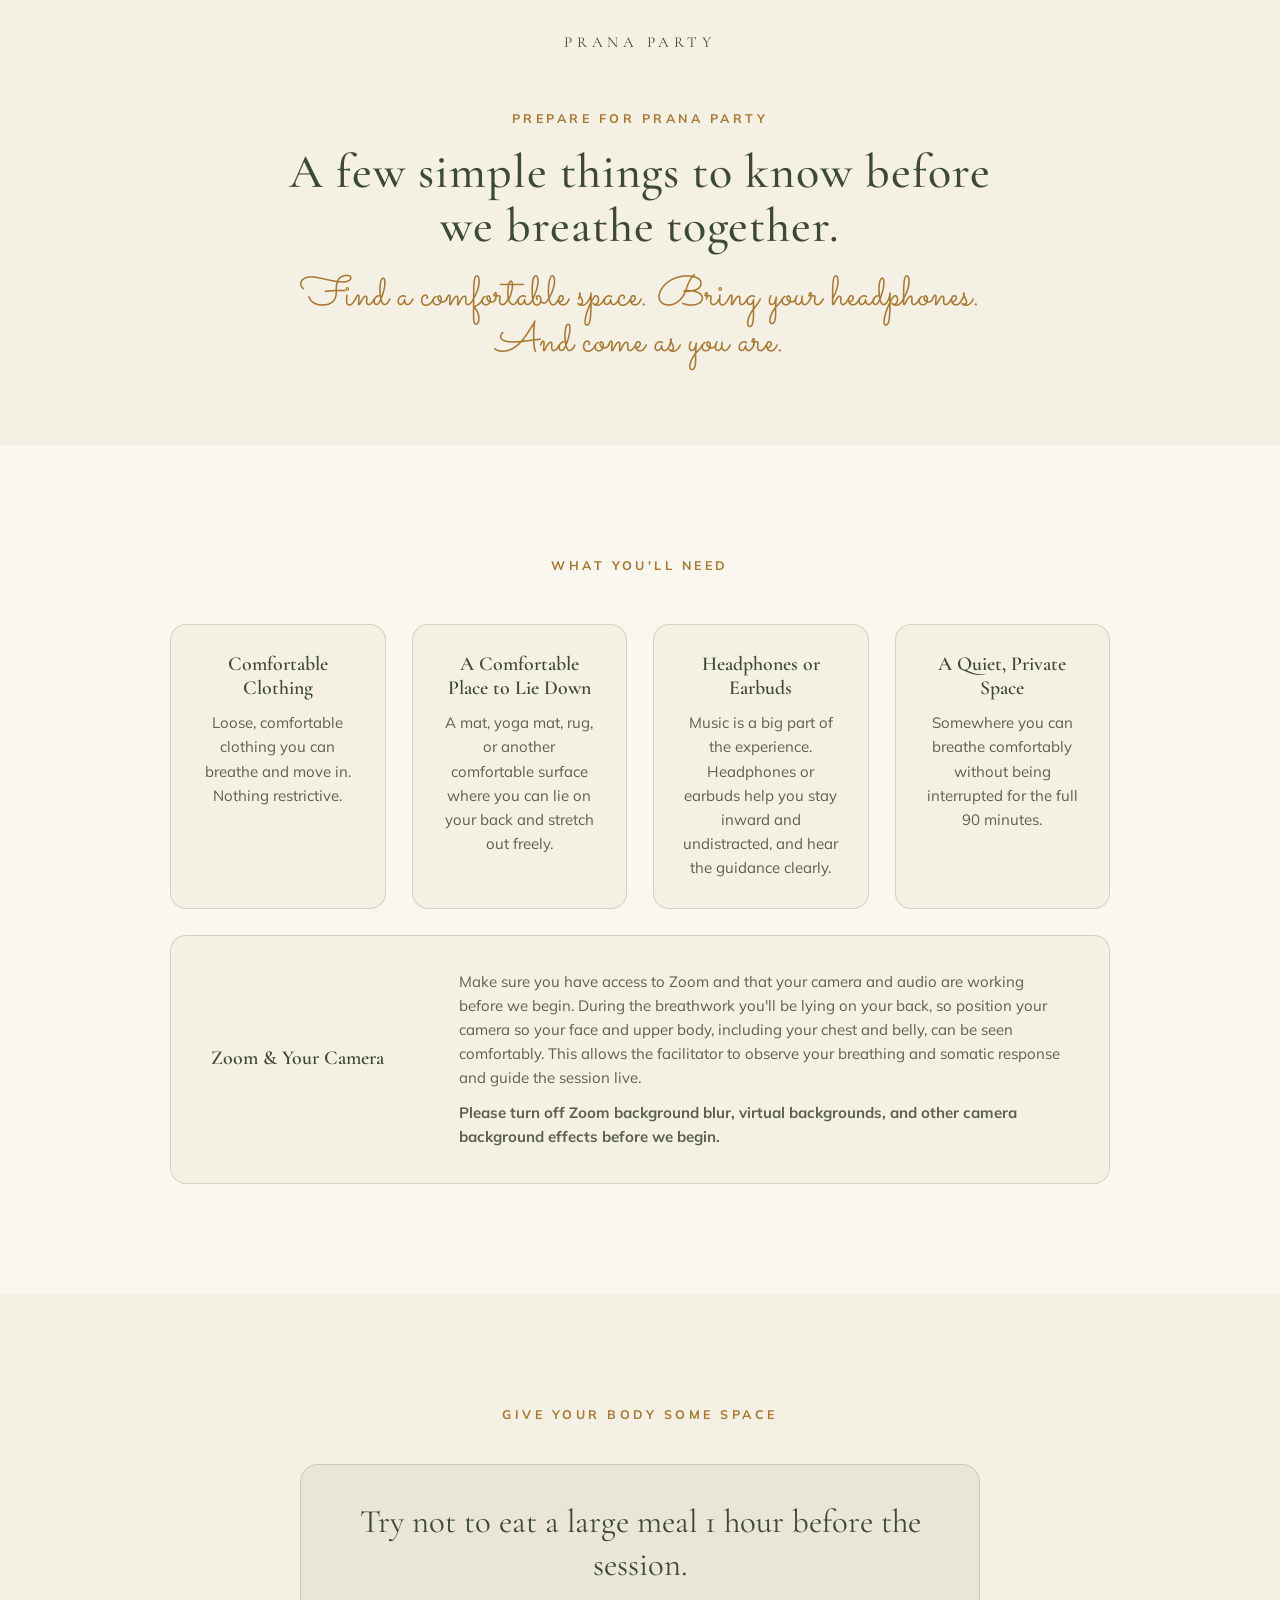
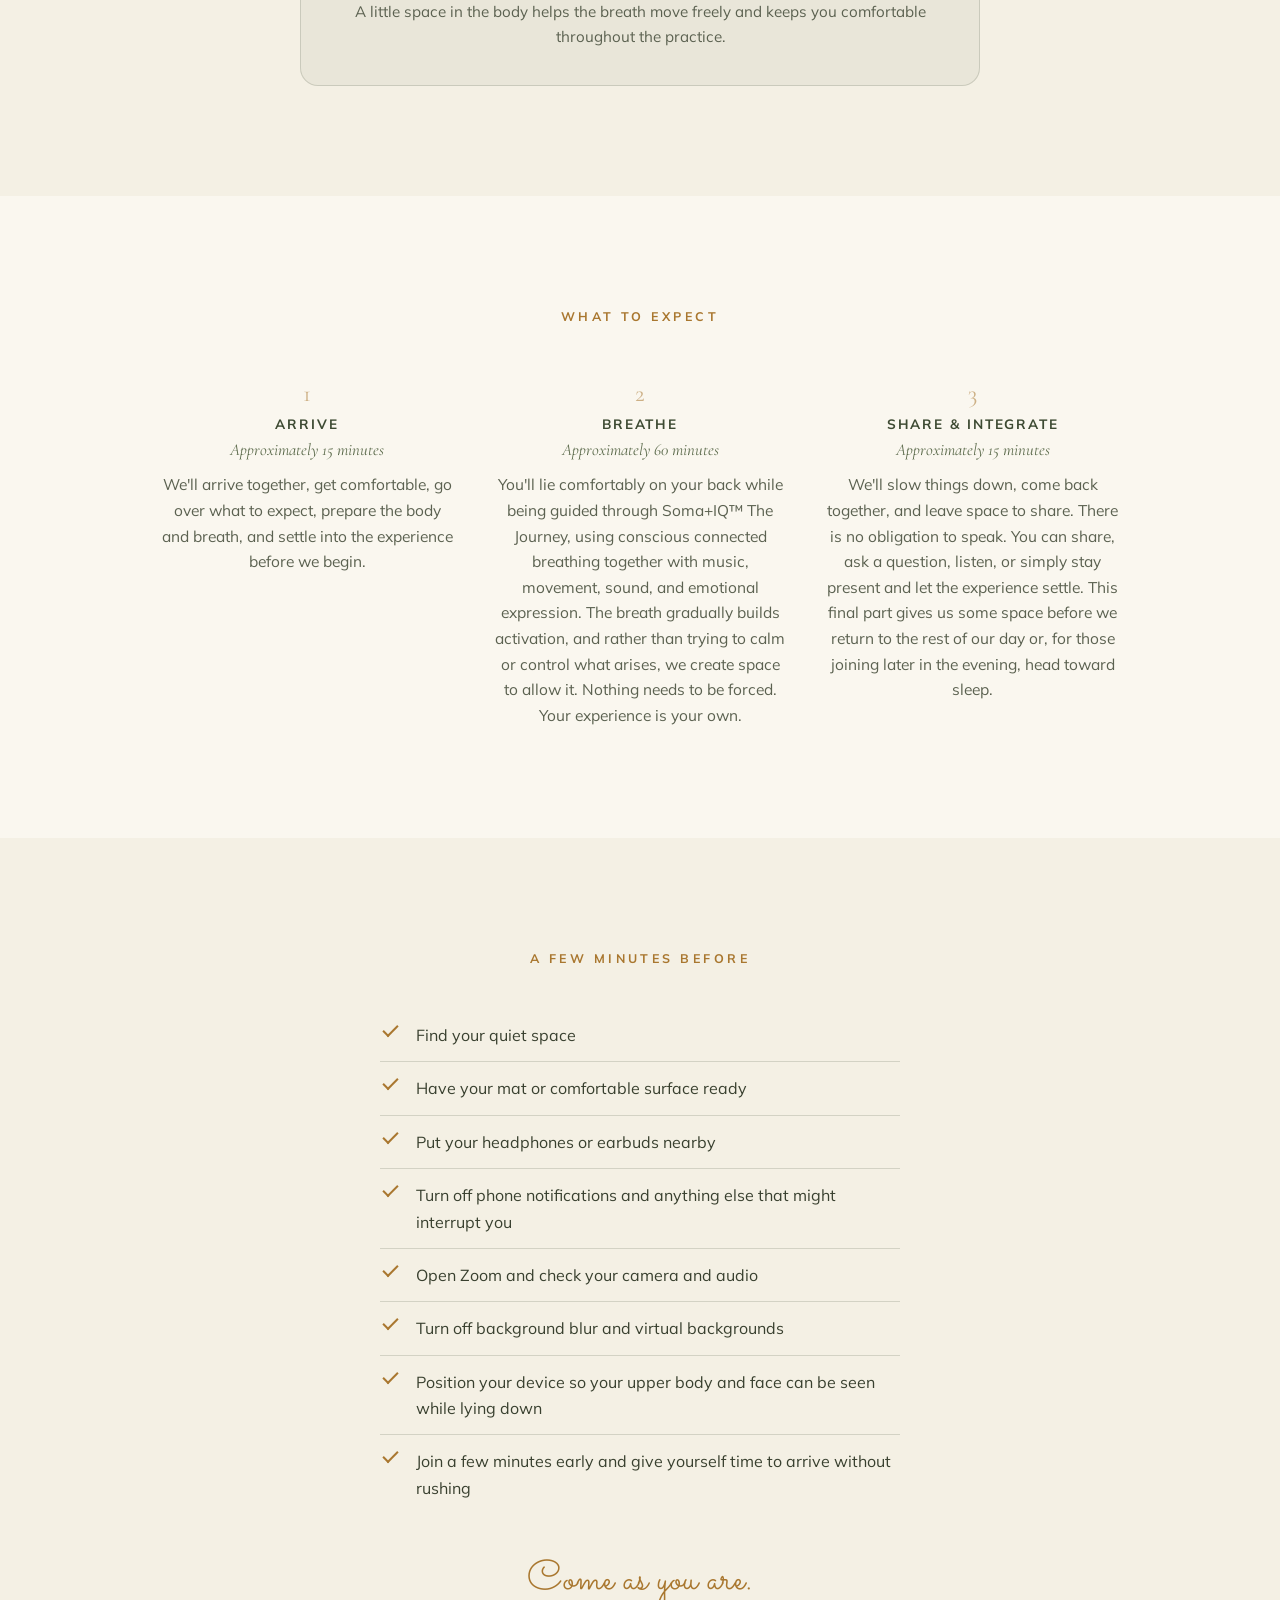
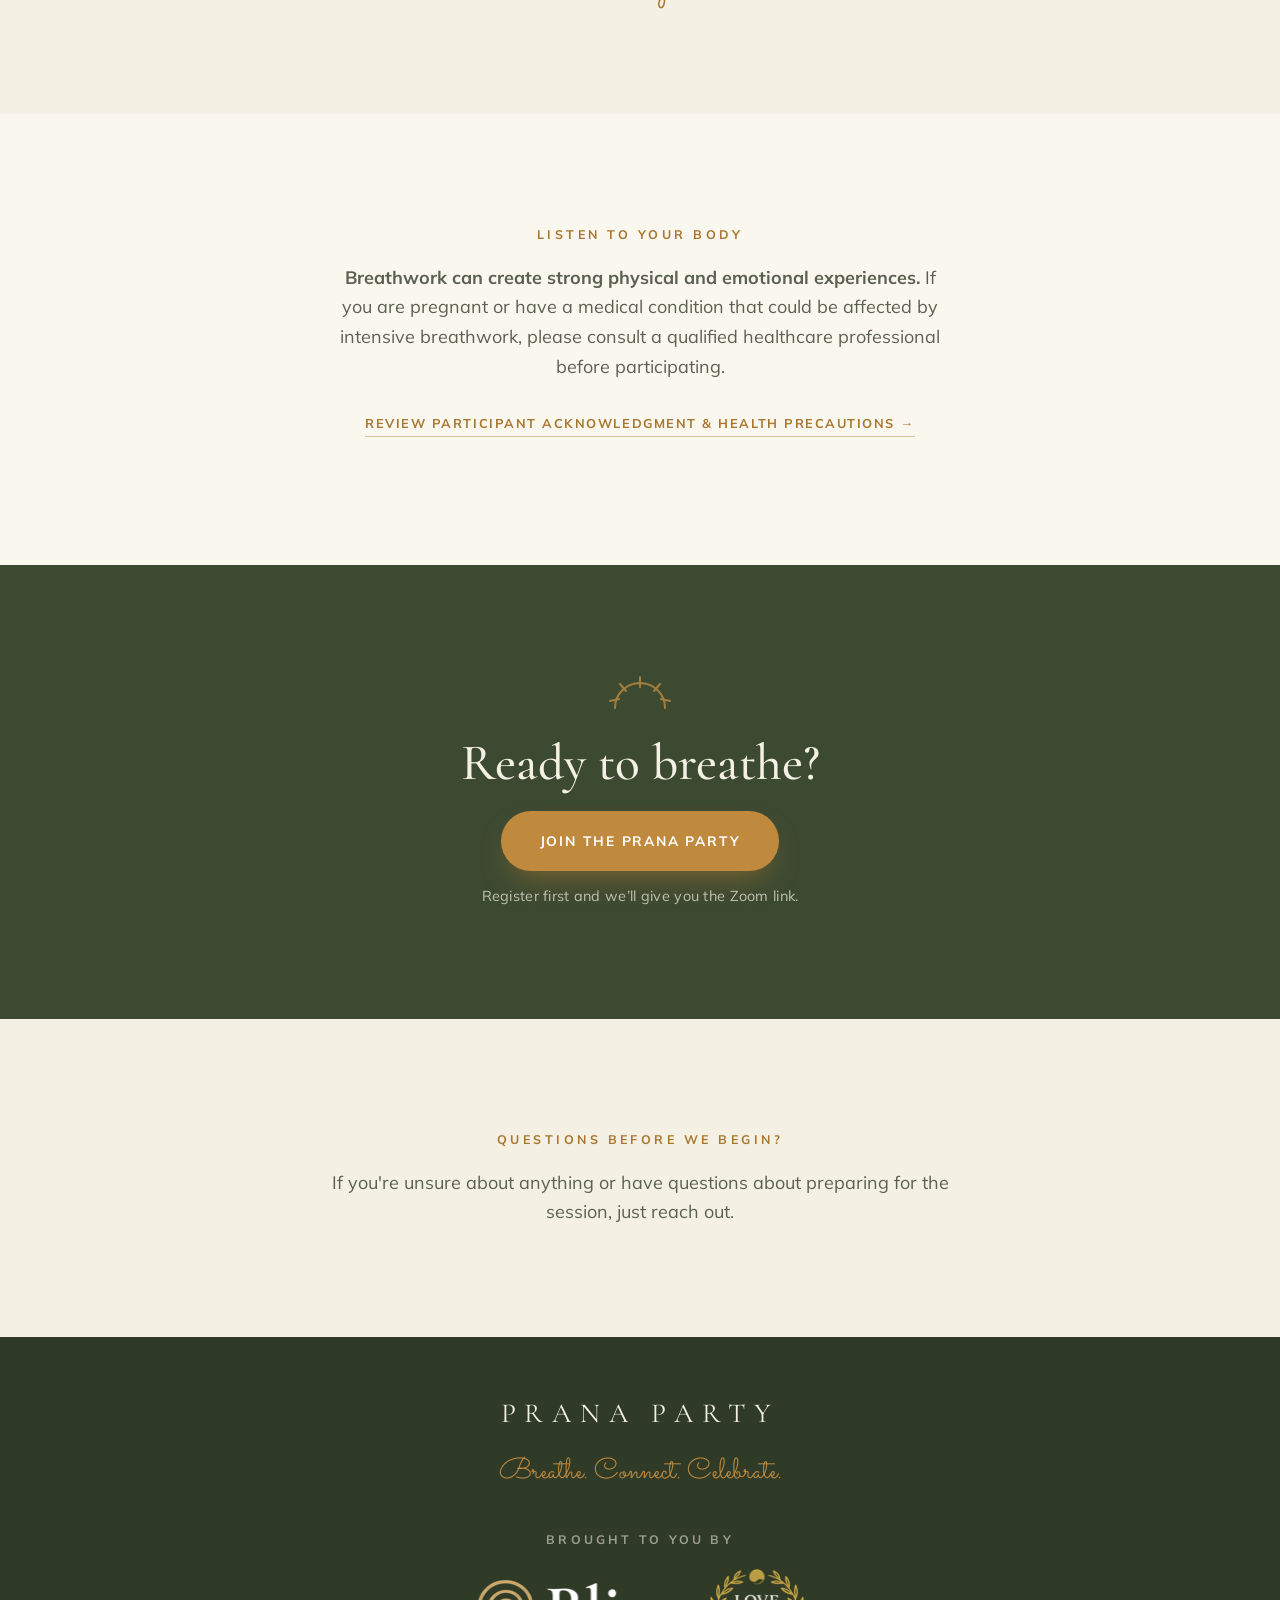
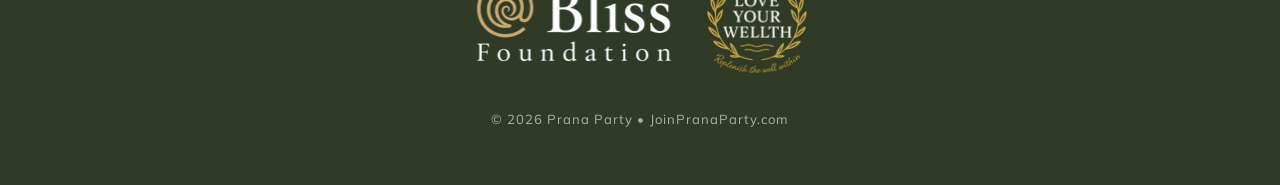
==== commit a780dc7e: "Camera card: ask for the face to be visible too "...so your upper body, including your chest and bel" ====
--- a/prepare/index.html
+++ b/prepare/index.html
@@ -59,7 +59,7 @@
         <li class="card card--wide">
           <h3>Zoom &amp; Your Camera</h3>
           <div class="card__body">
-            <p>Make sure you have access to Zoom and that your camera and audio are working before we begin. During the breathwork you'll be lying on your back, so position your camera so your upper body, including your chest and belly, can be seen comfortably. This allows the facilitator to observe your breathing and somatic response and guide the session live.</p>
+            <p>Make sure you have access to Zoom and that your camera and audio are working before we begin. During the breathwork you'll be lying on your back, so position your camera so your face and upper body, including your chest and belly, can be seen comfortably. This allows the facilitator to observe your breathing and somatic response and guide the session live.</p>
             <p class="card__note">Please turn off Zoom background blur, virtual backgrounds, and other camera background effects before we begin.</p>
           </div>
         </li>
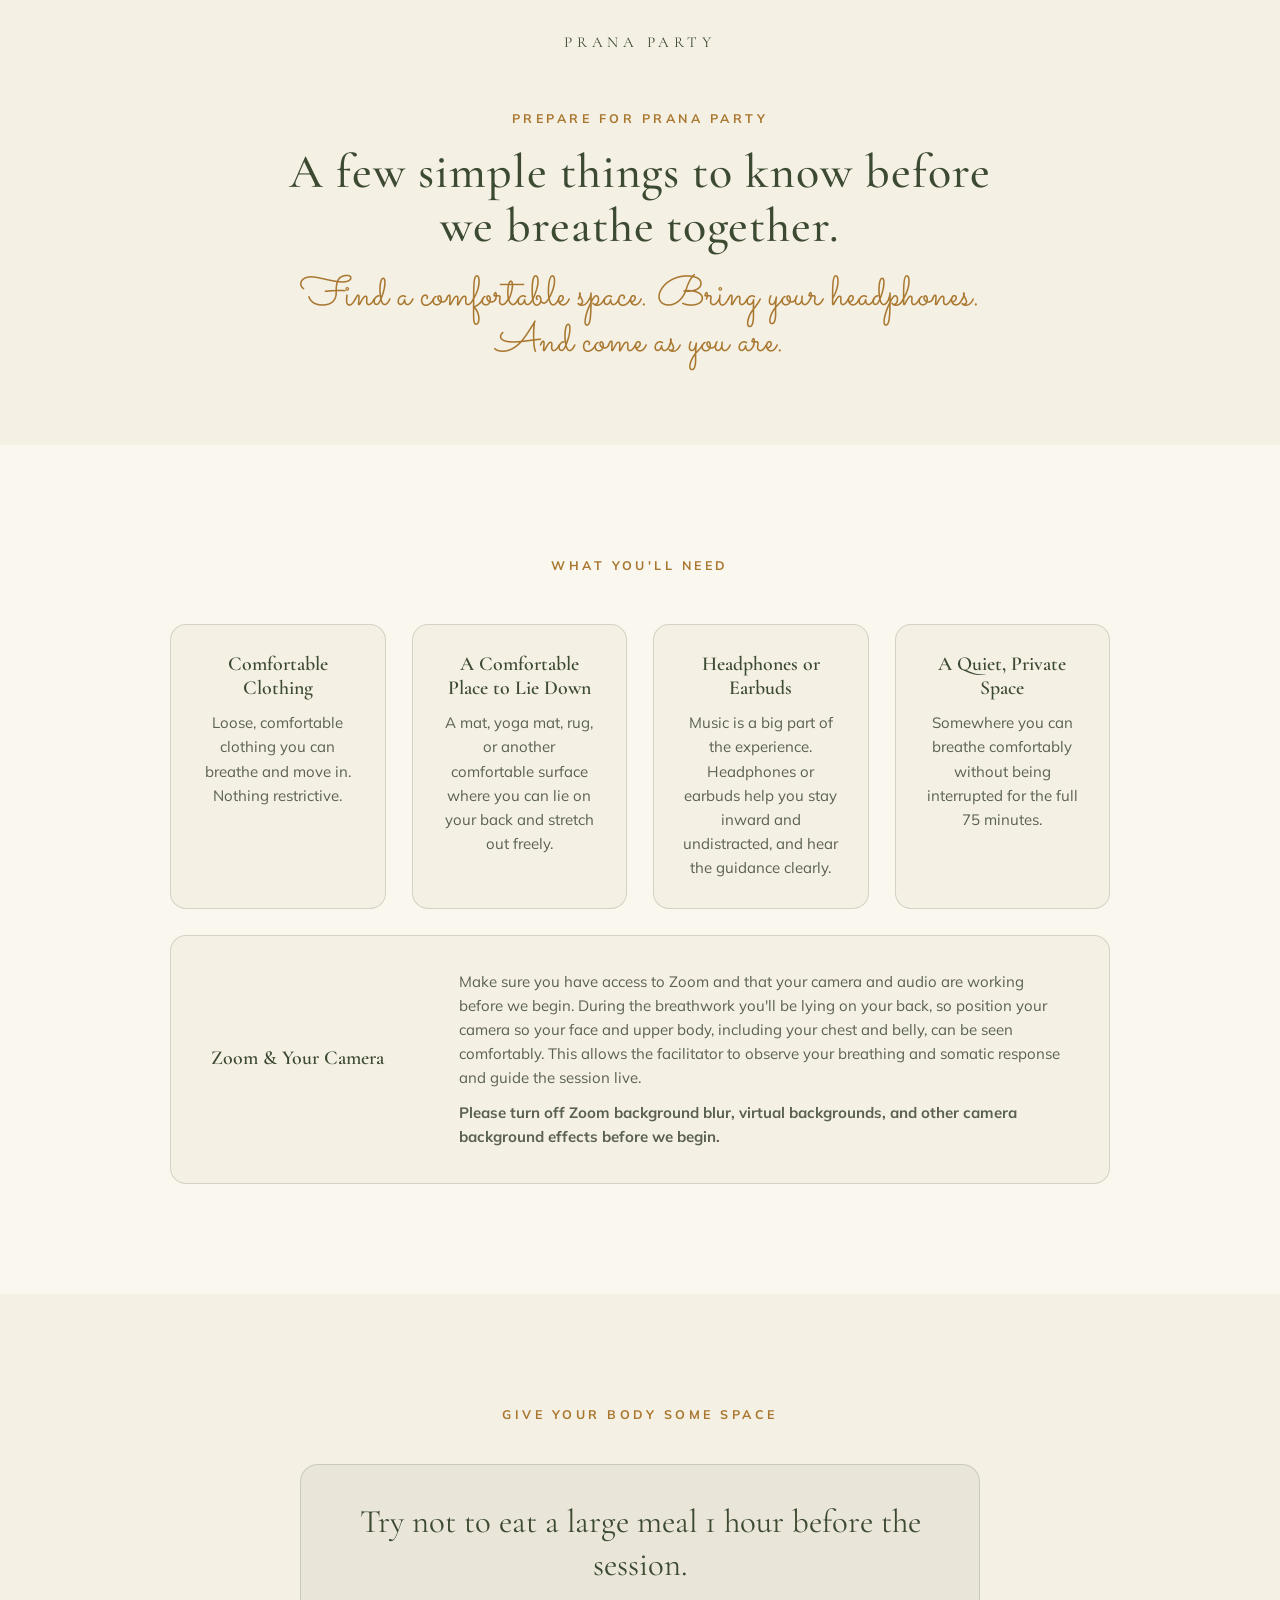
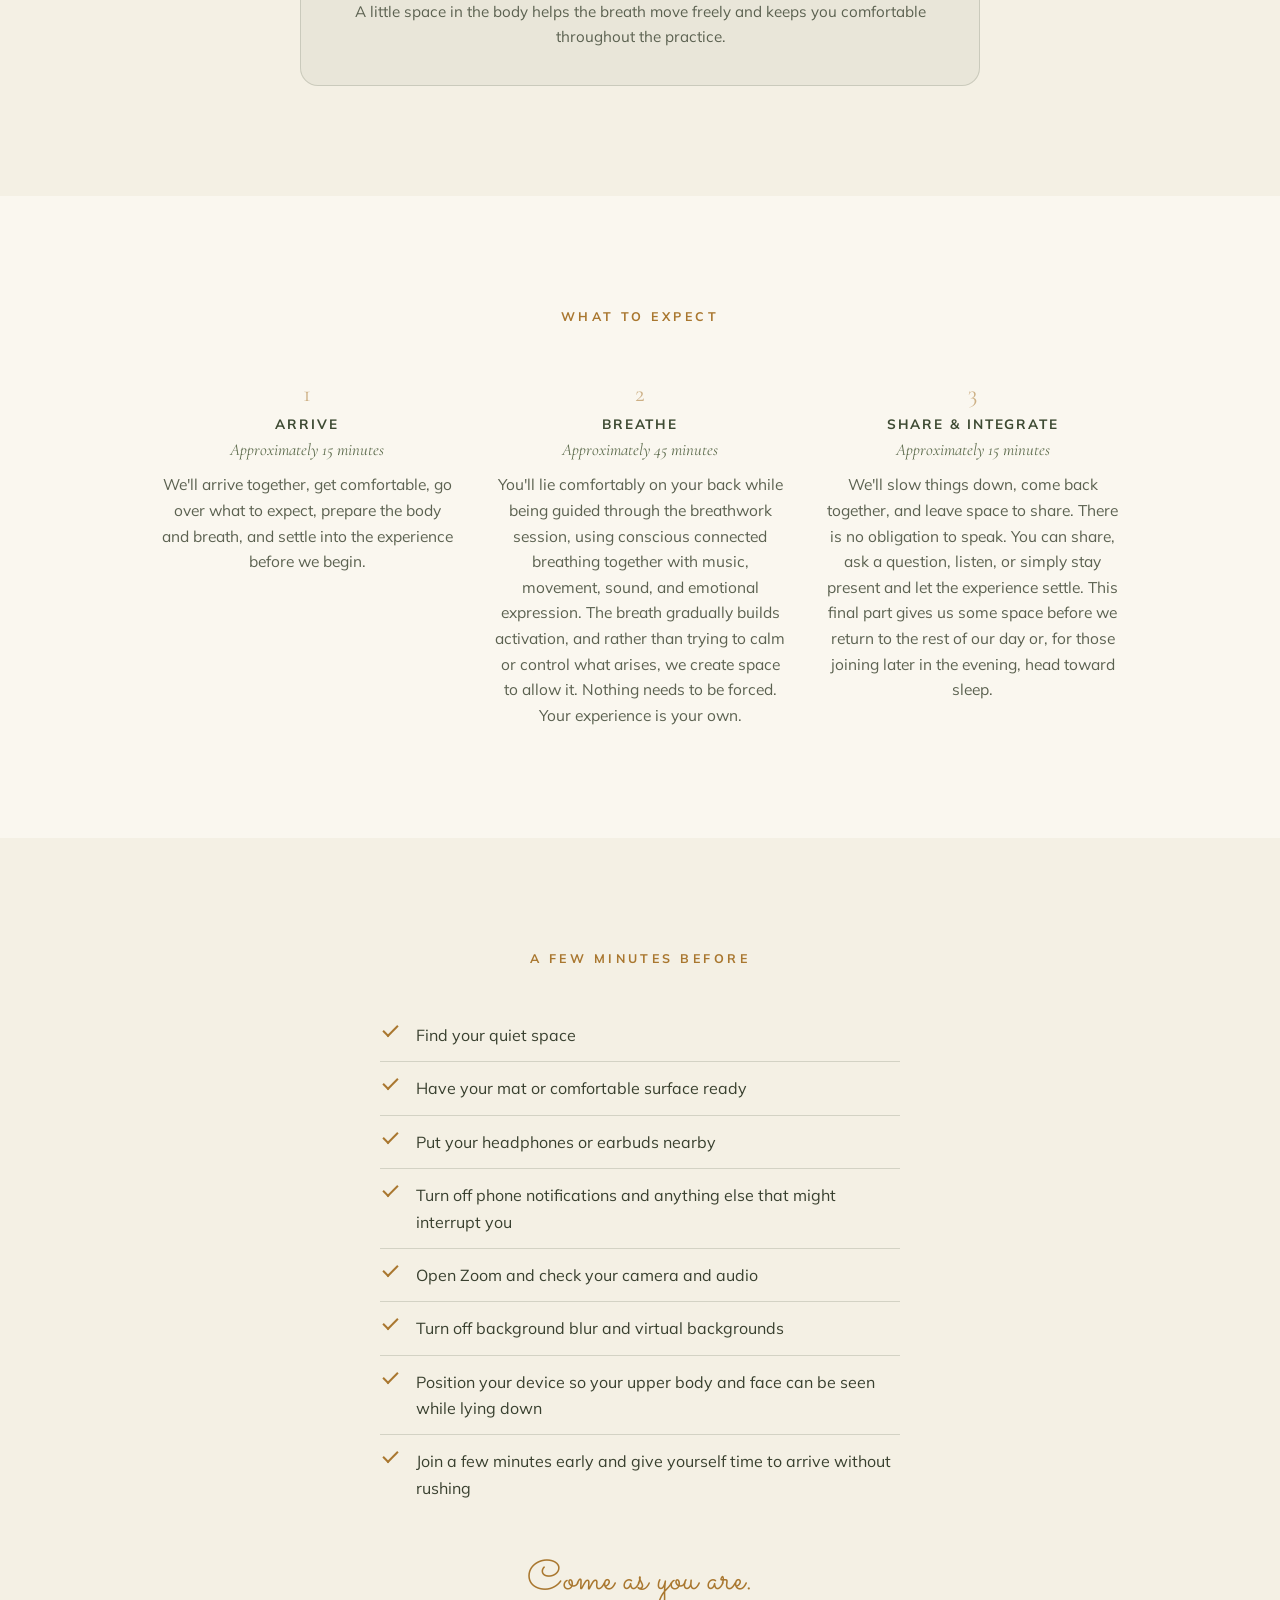
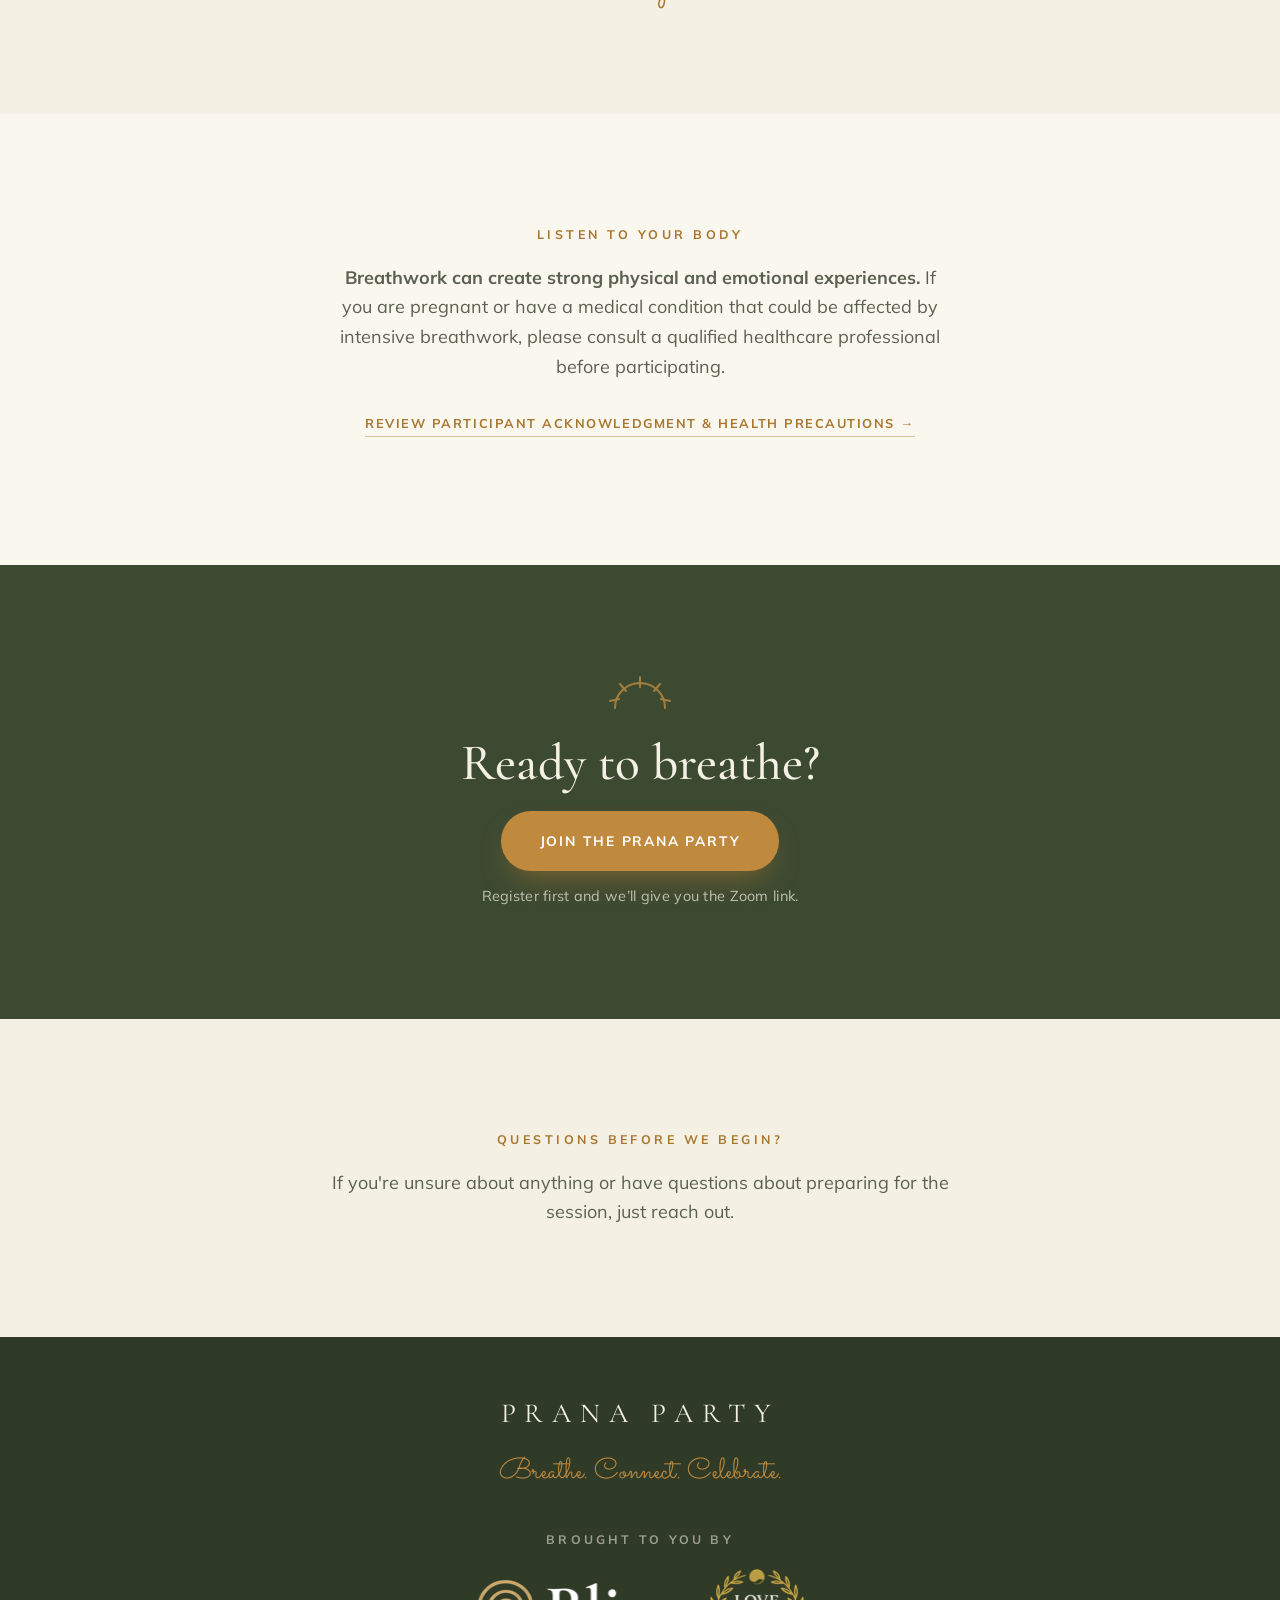
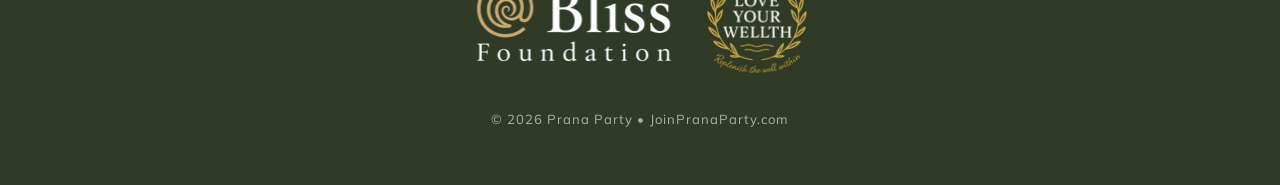
==== commit 10a87df9: "October session: breathwork wording only, 45-minute breathing part October-only edits (revert to tag" ====
--- a/prepare/index.html
+++ b/prepare/index.html
@@ -54,7 +54,7 @@
         </li>
         <li class="card">
           <h3>A Quiet, Private Space</h3>
-          <p>Somewhere you can breathe comfortably without being interrupted for the full 90 minutes.</p>
+          <p>Somewhere you can breathe comfortably without being interrupted for the full 75 minutes.</p>
         </li>
         <li class="card card--wide">
           <h3>Zoom &amp; Your Camera</h3>
@@ -90,8 +90,8 @@
         </li>
         <li class="stage">
           <h3>Breathe</h3>
-          <p class="stage__sub">Approximately 60 minutes</p>
-          <p>You'll lie comfortably on your back while being guided through Soma+IQ&trade; The Journey, using conscious connected breathing together with music, movement, sound, and emotional expression. The breath gradually builds activation, and rather than trying to calm or control what arises, we create space to allow it. Nothing needs to be forced. Your experience is your own.</p>
+          <p class="stage__sub">Approximately 45 minutes</p>
+          <p>You'll lie comfortably on your back while being guided through the breathwork session, using conscious connected breathing together with music, movement, sound, and emotional expression. The breath gradually builds activation, and rather than trying to calm or control what arises, we create space to allow it. Nothing needs to be forced. Your experience is your own.</p>
         </li>
         <li class="stage">
           <h3>Share &amp; Integrate</h3>
